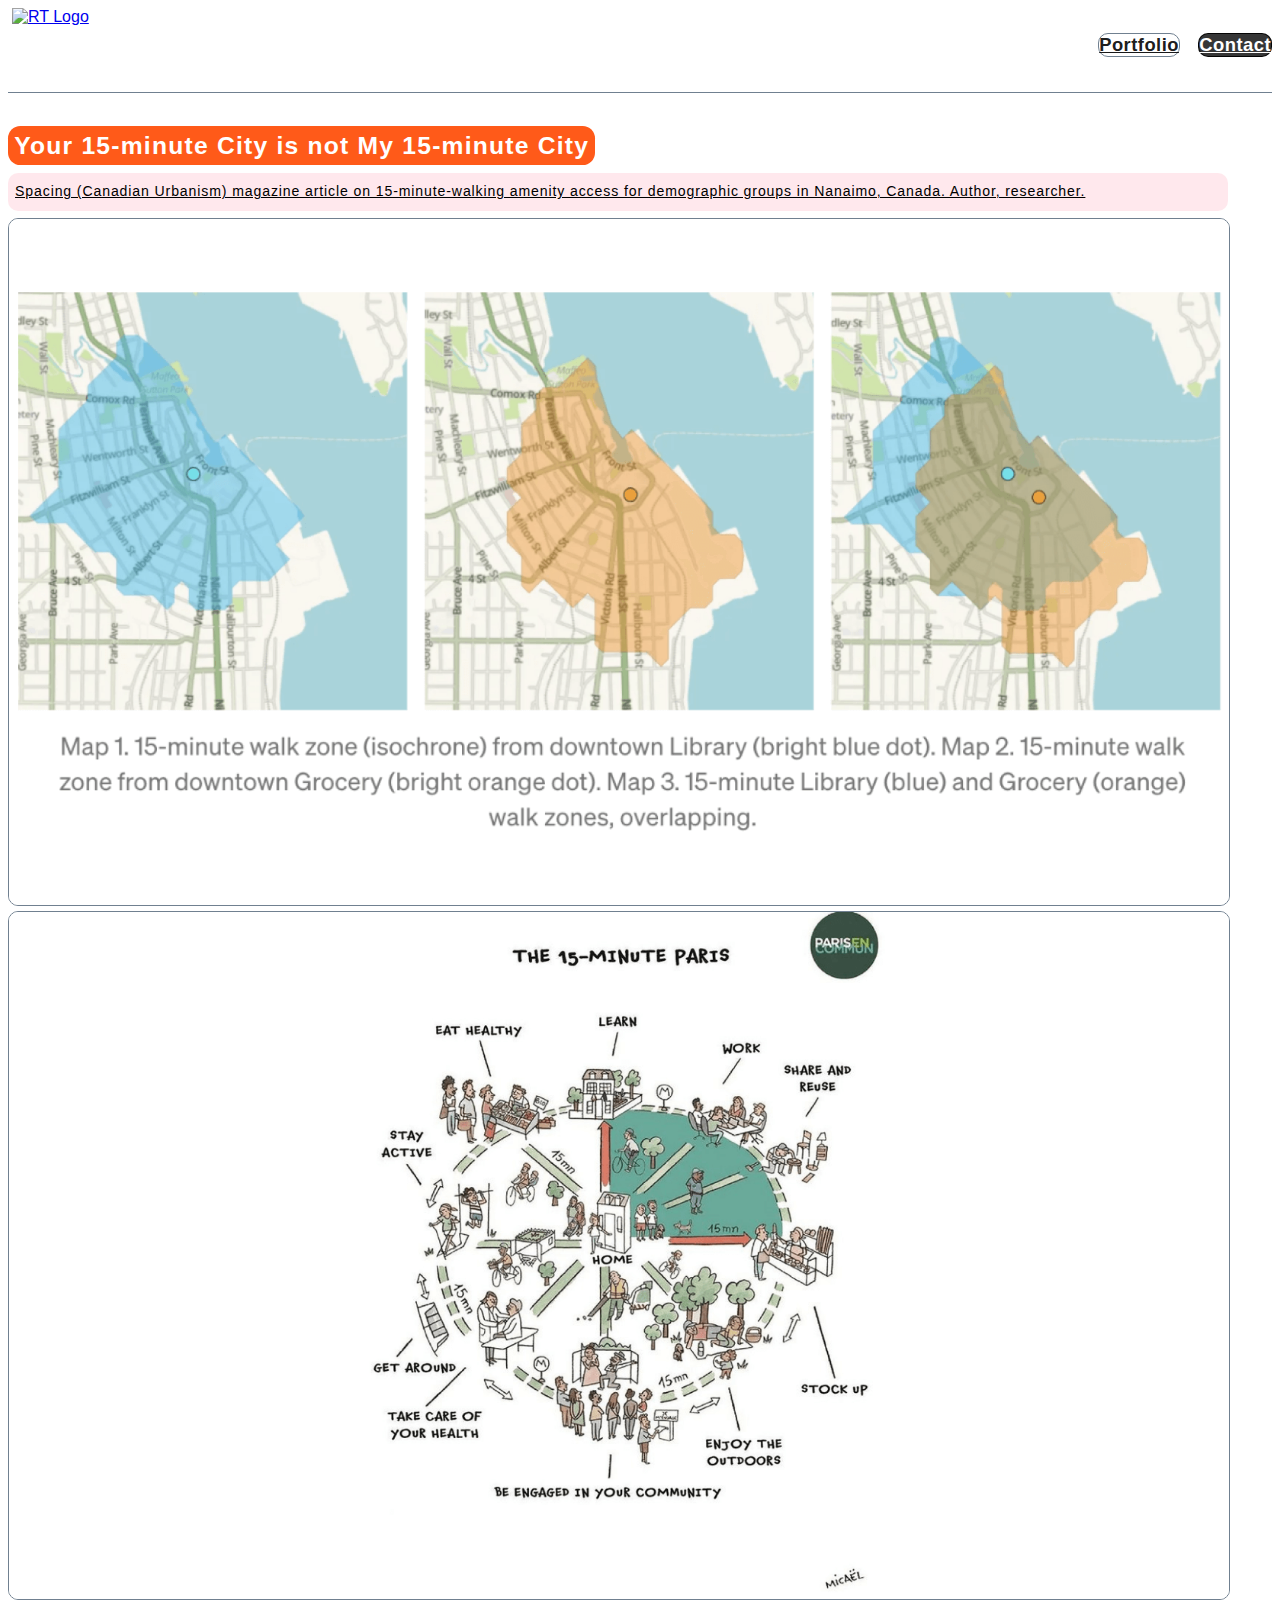
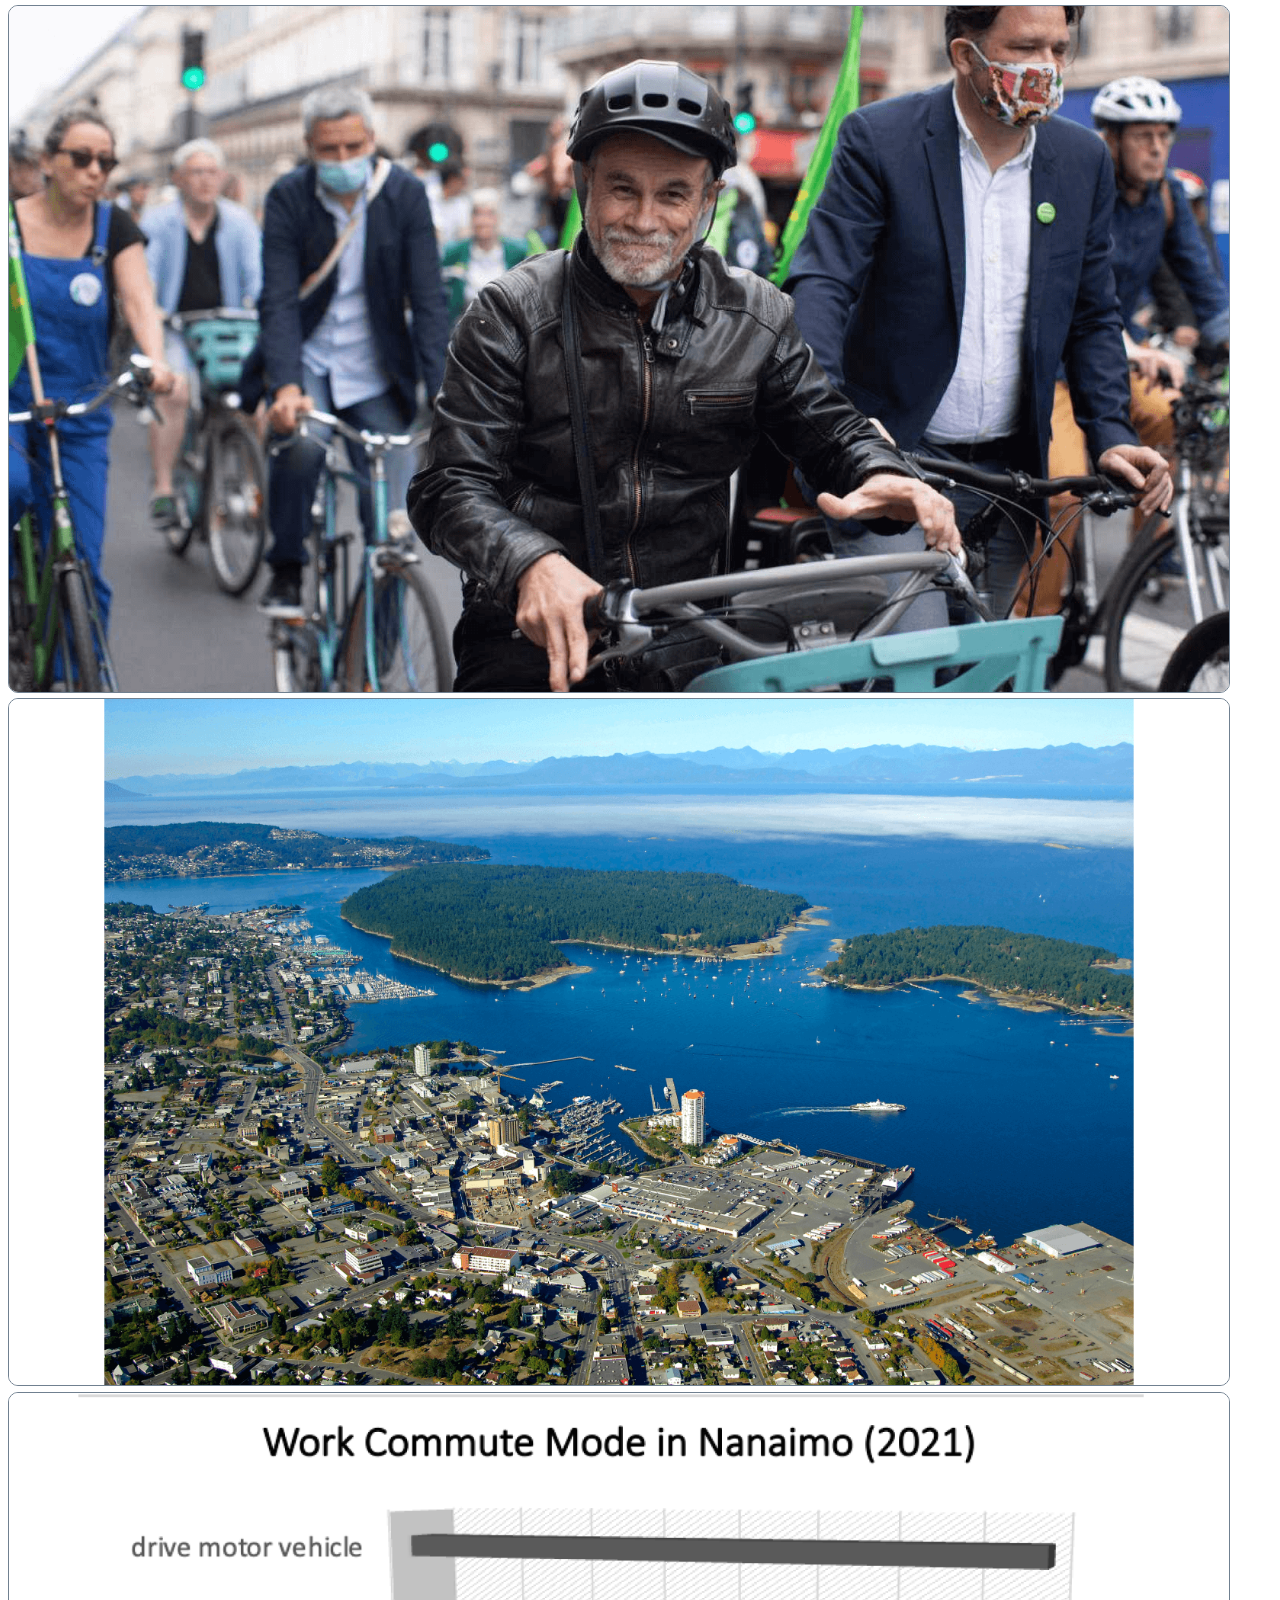
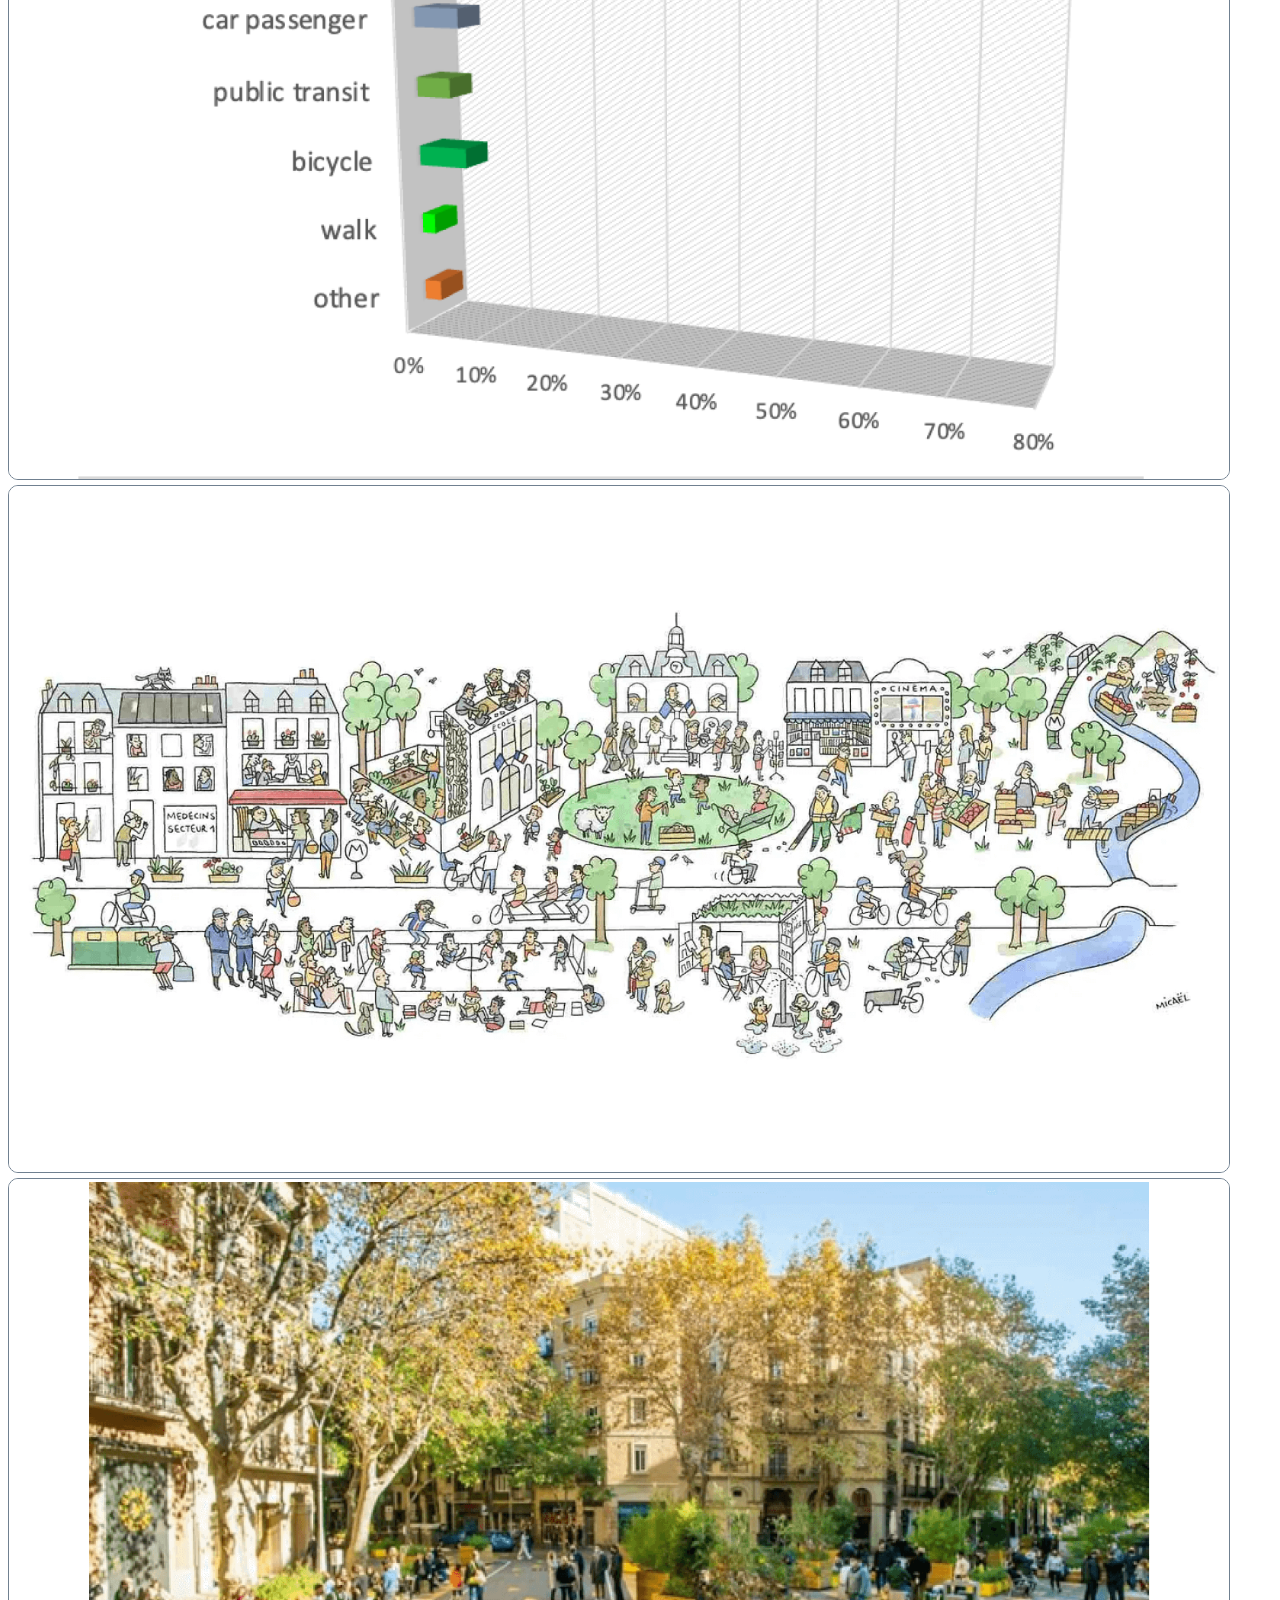
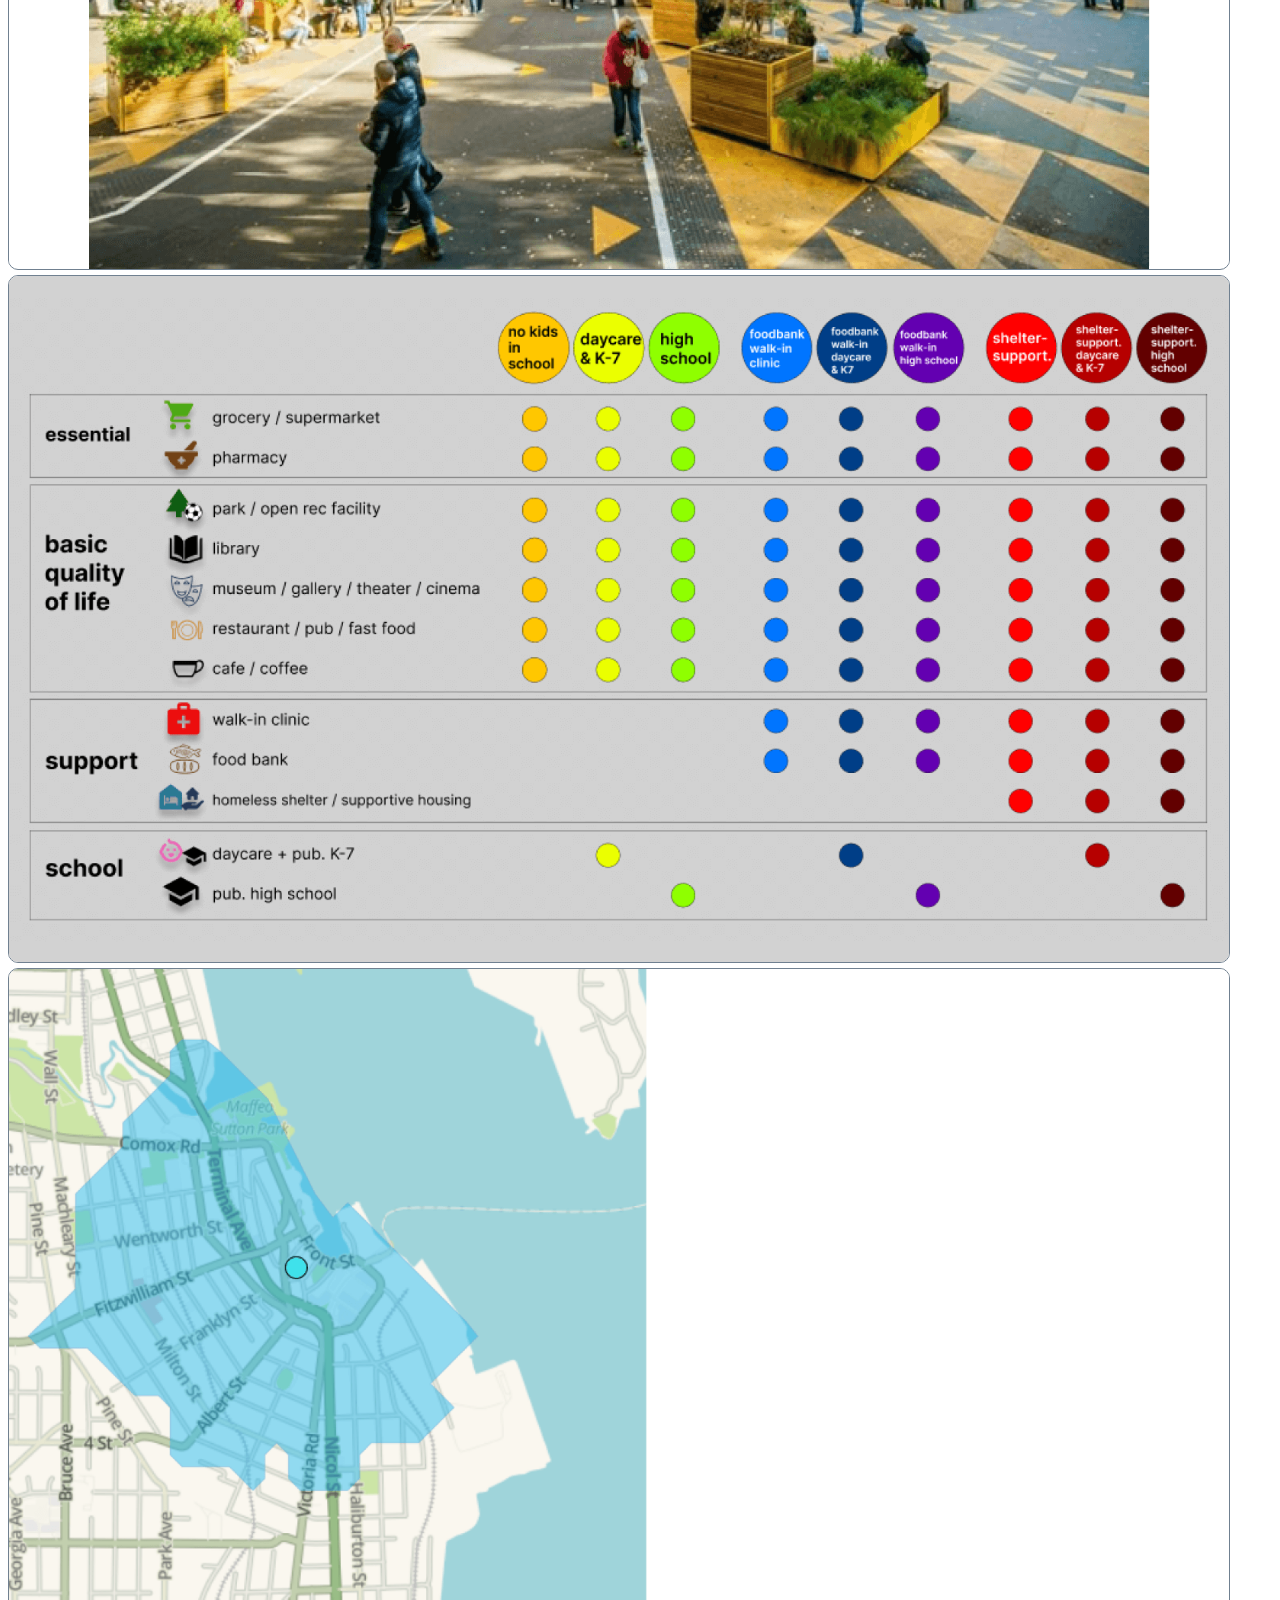
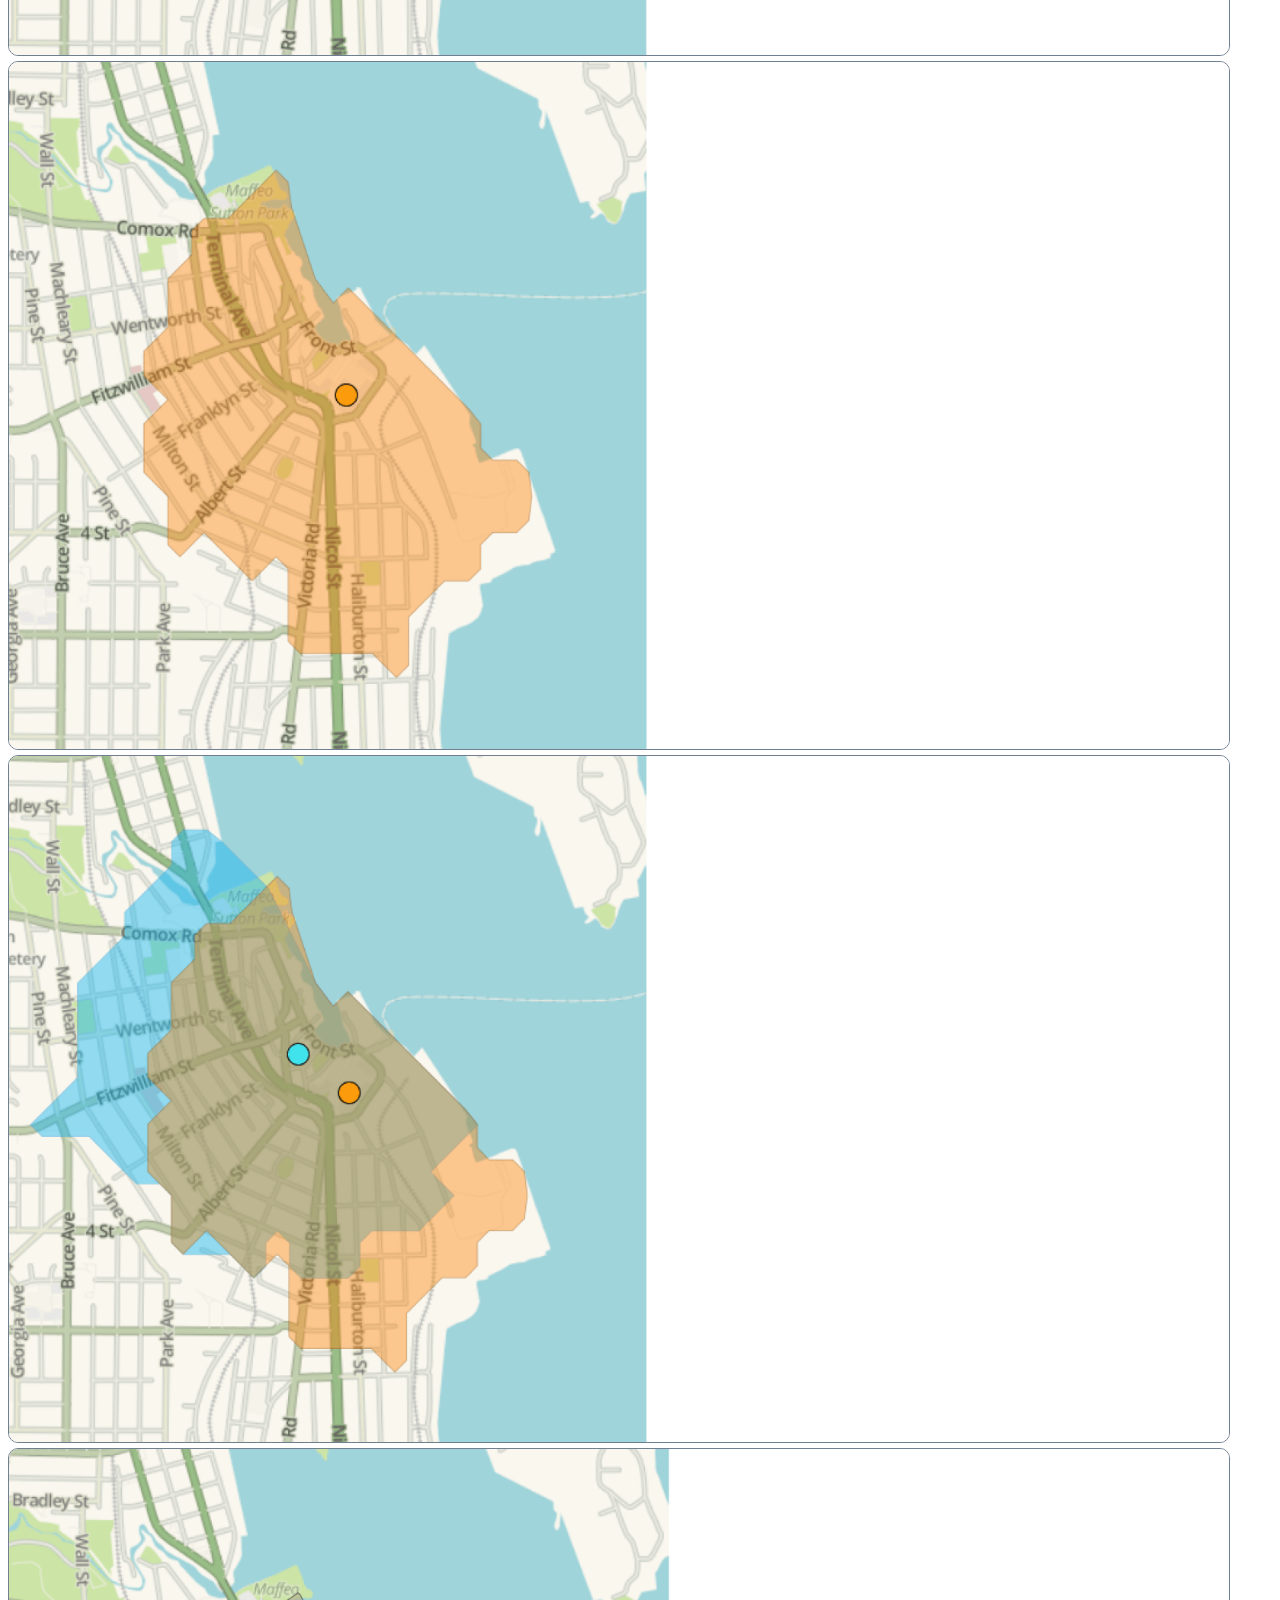
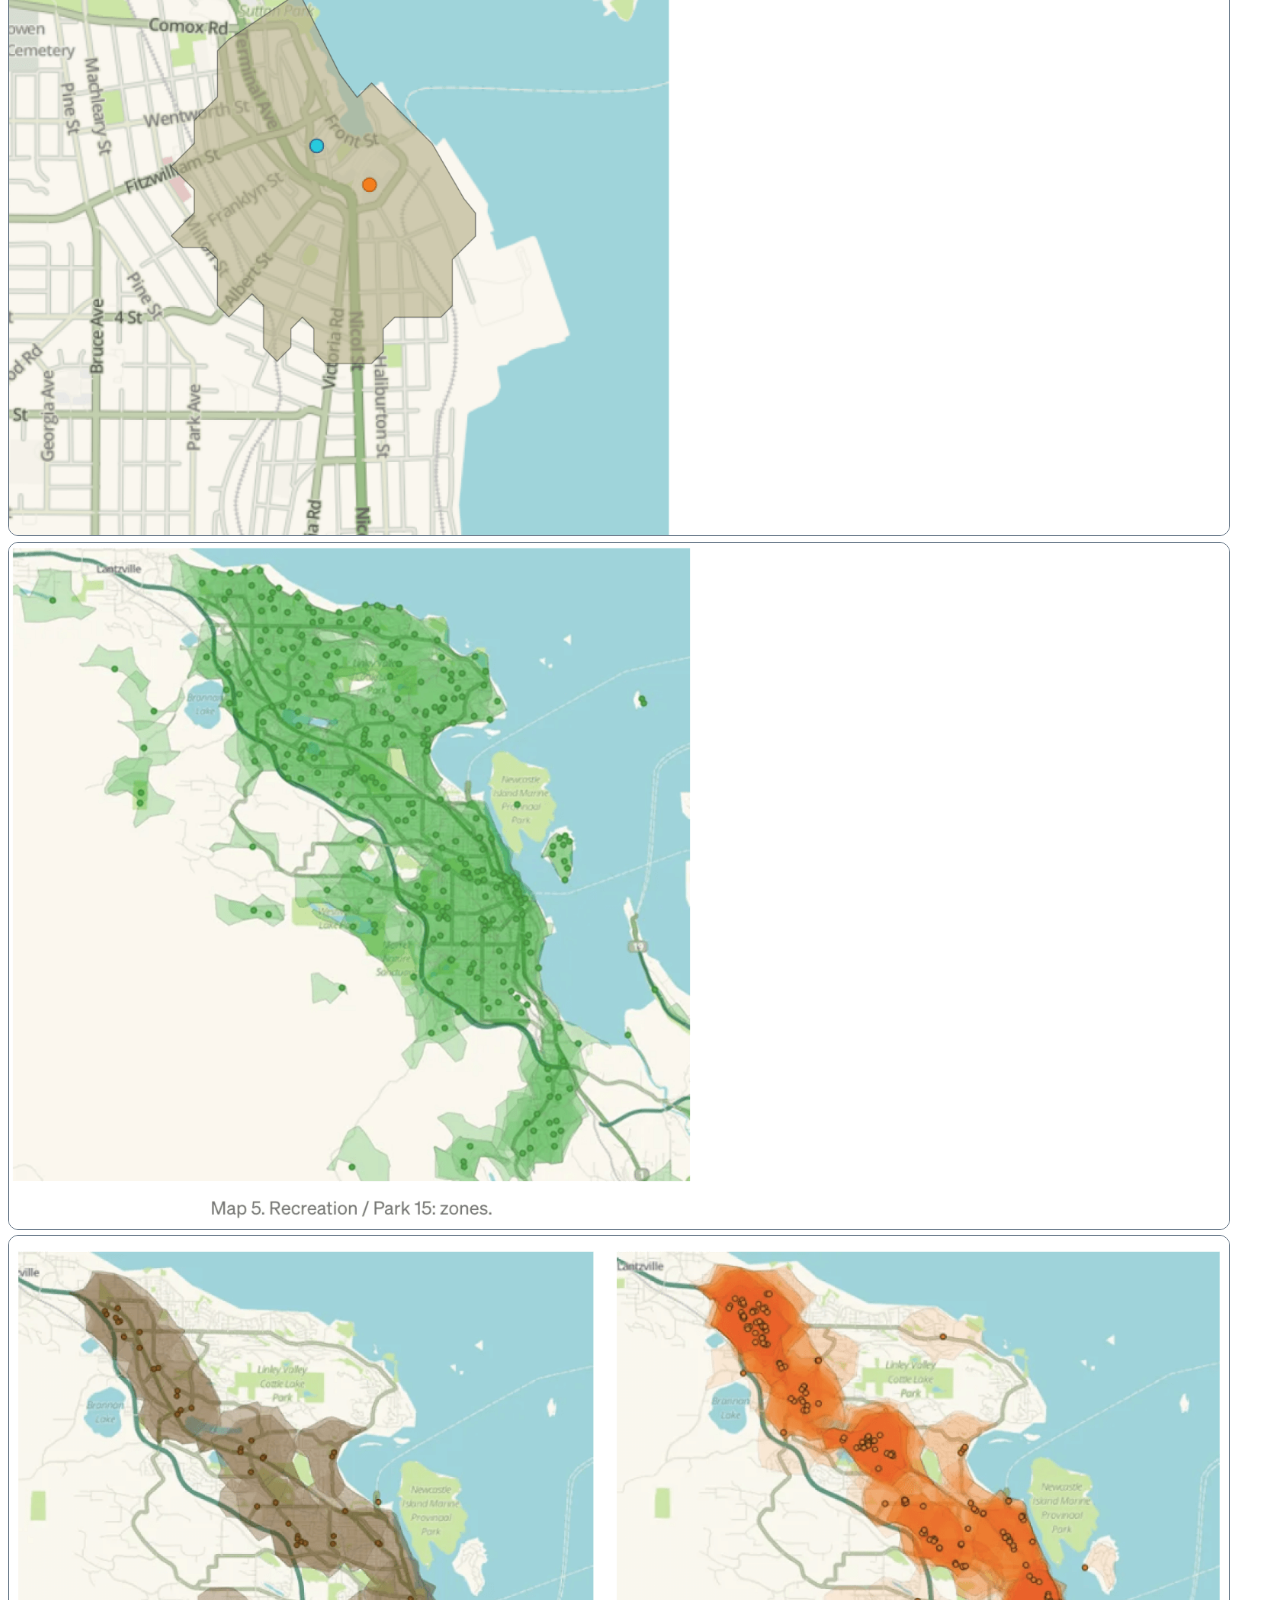
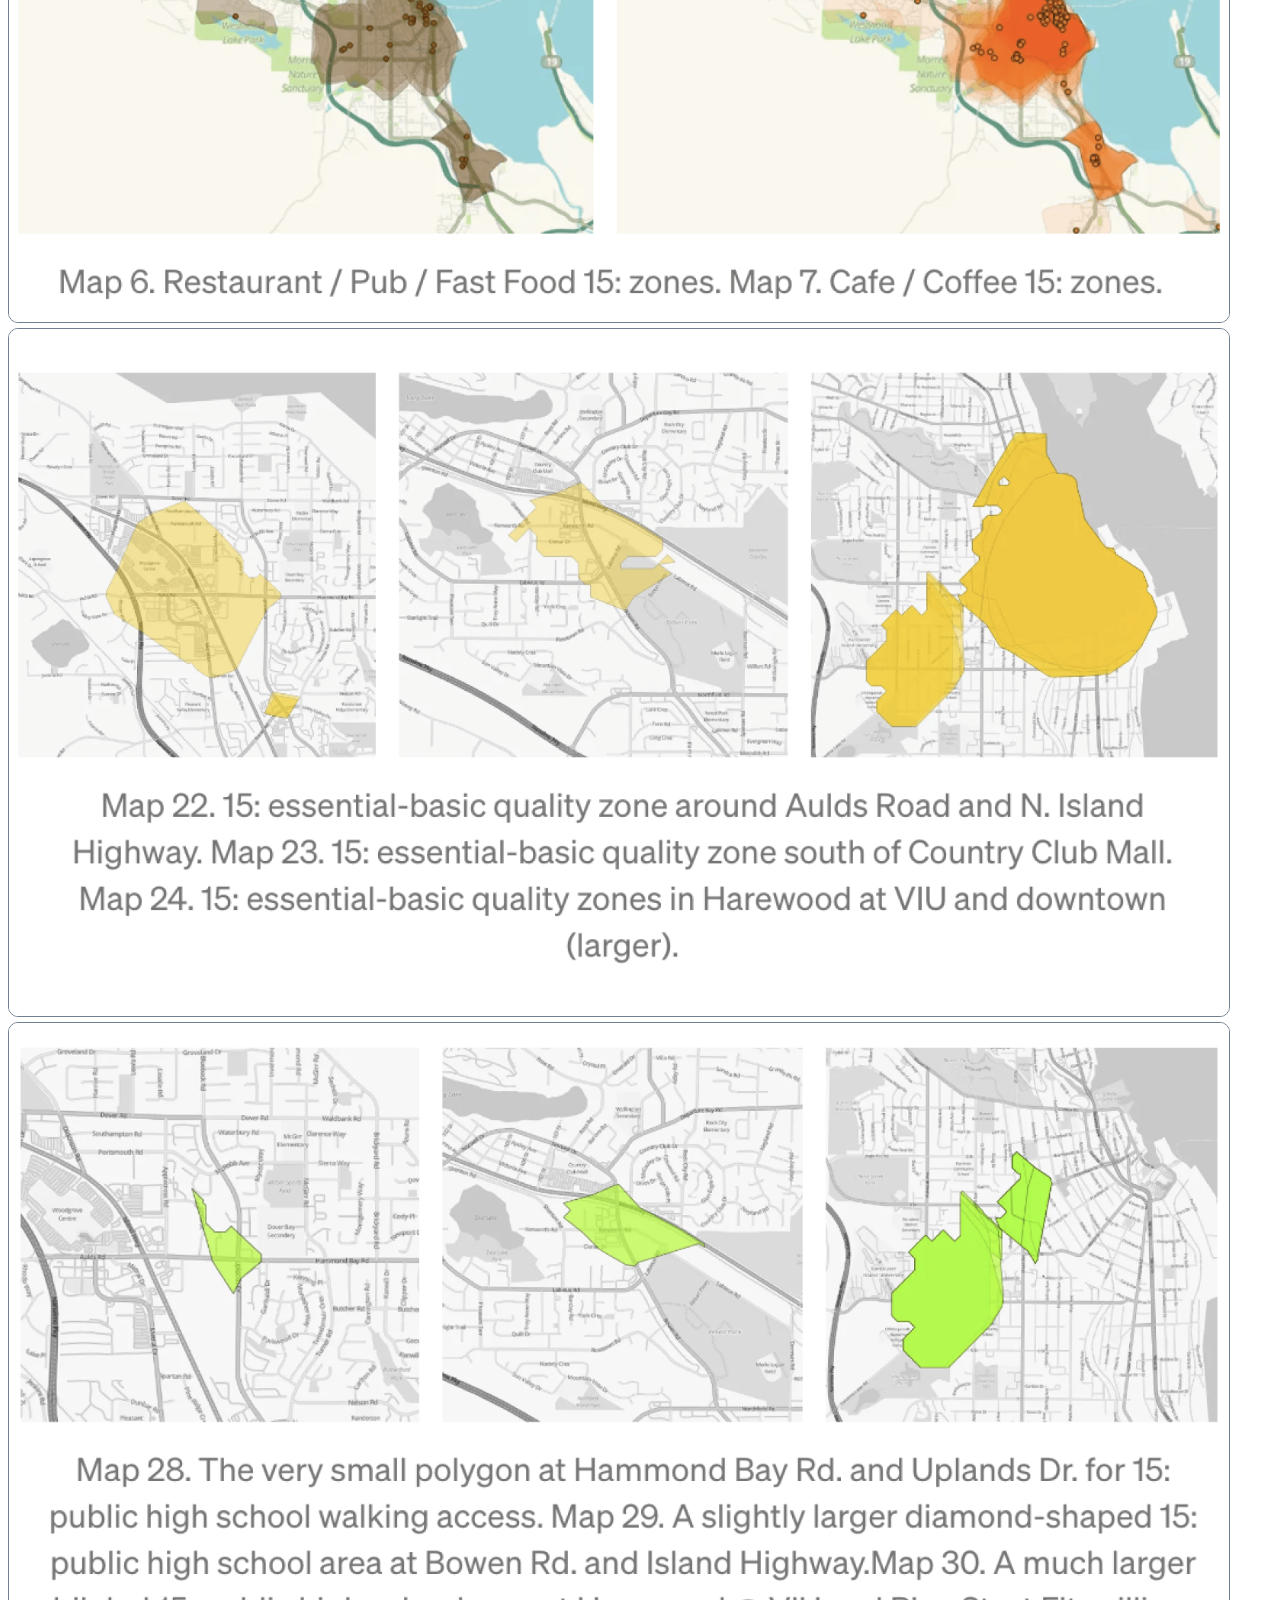
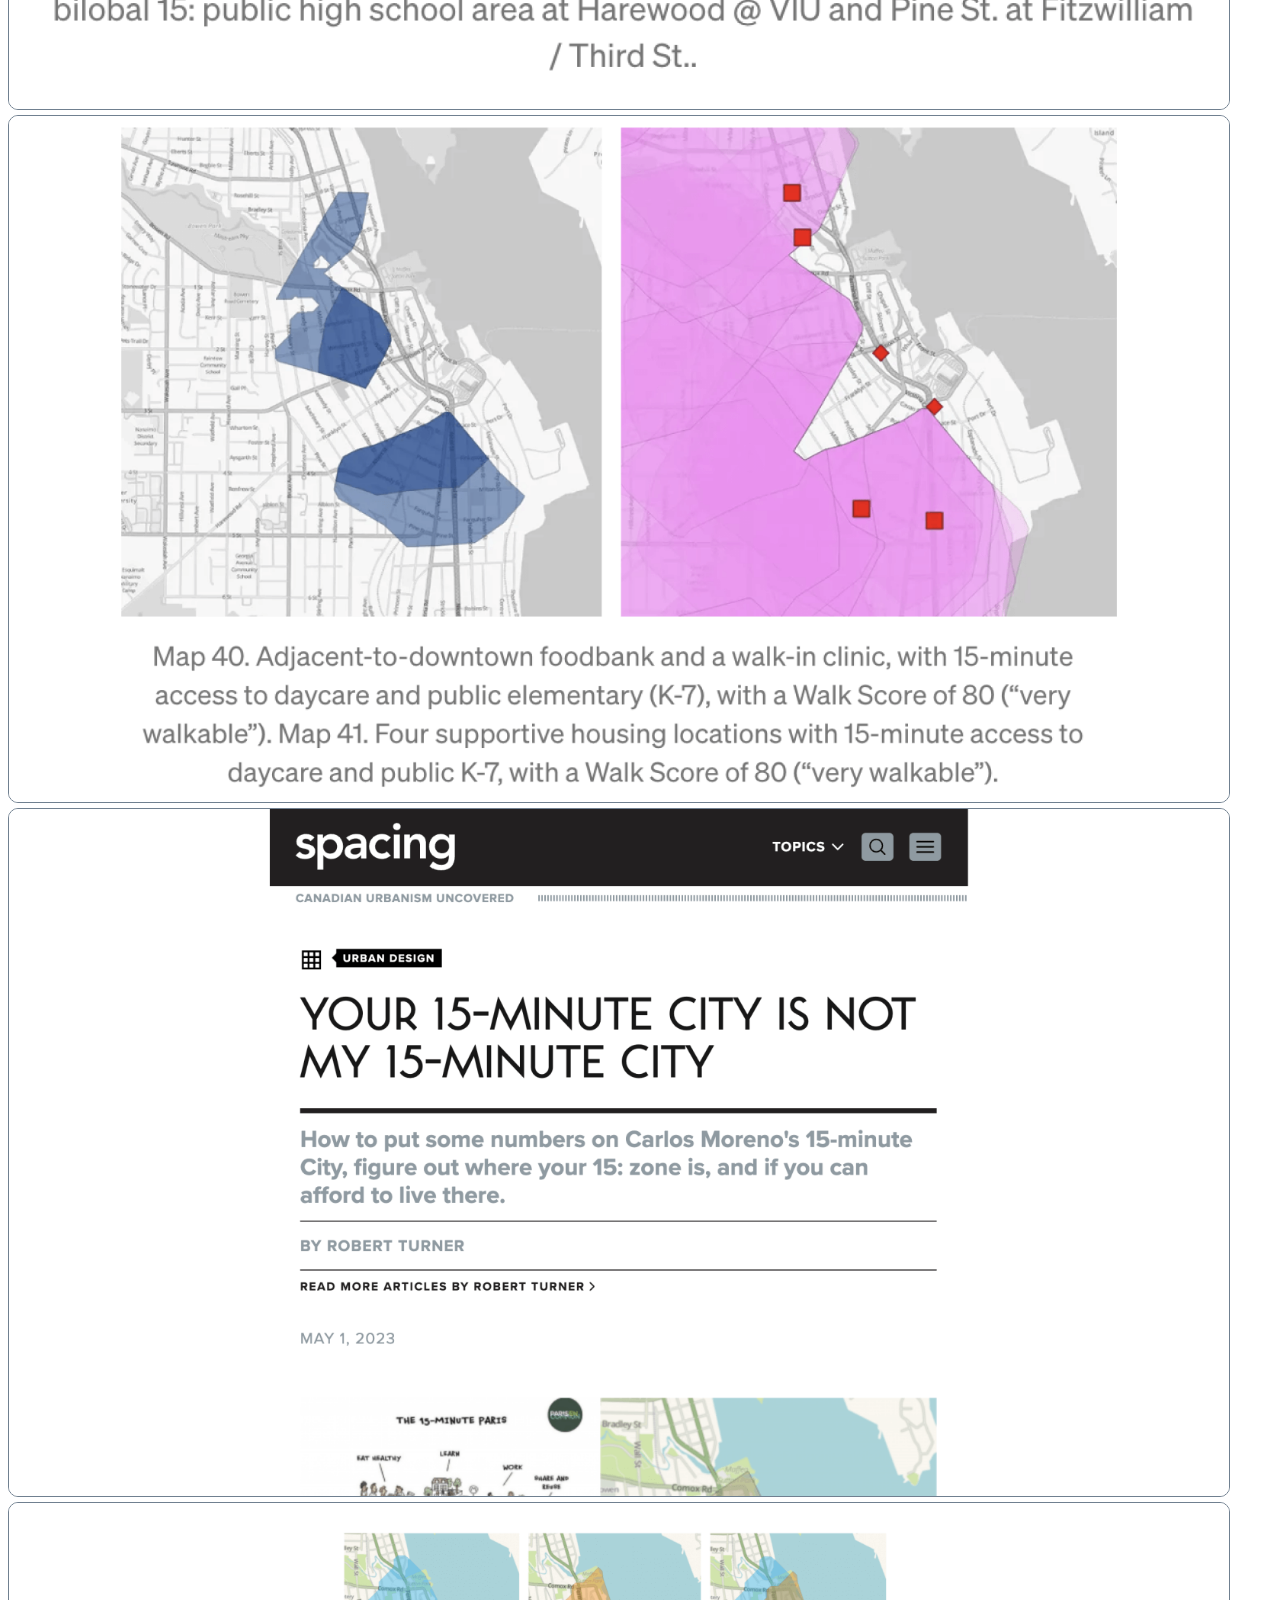
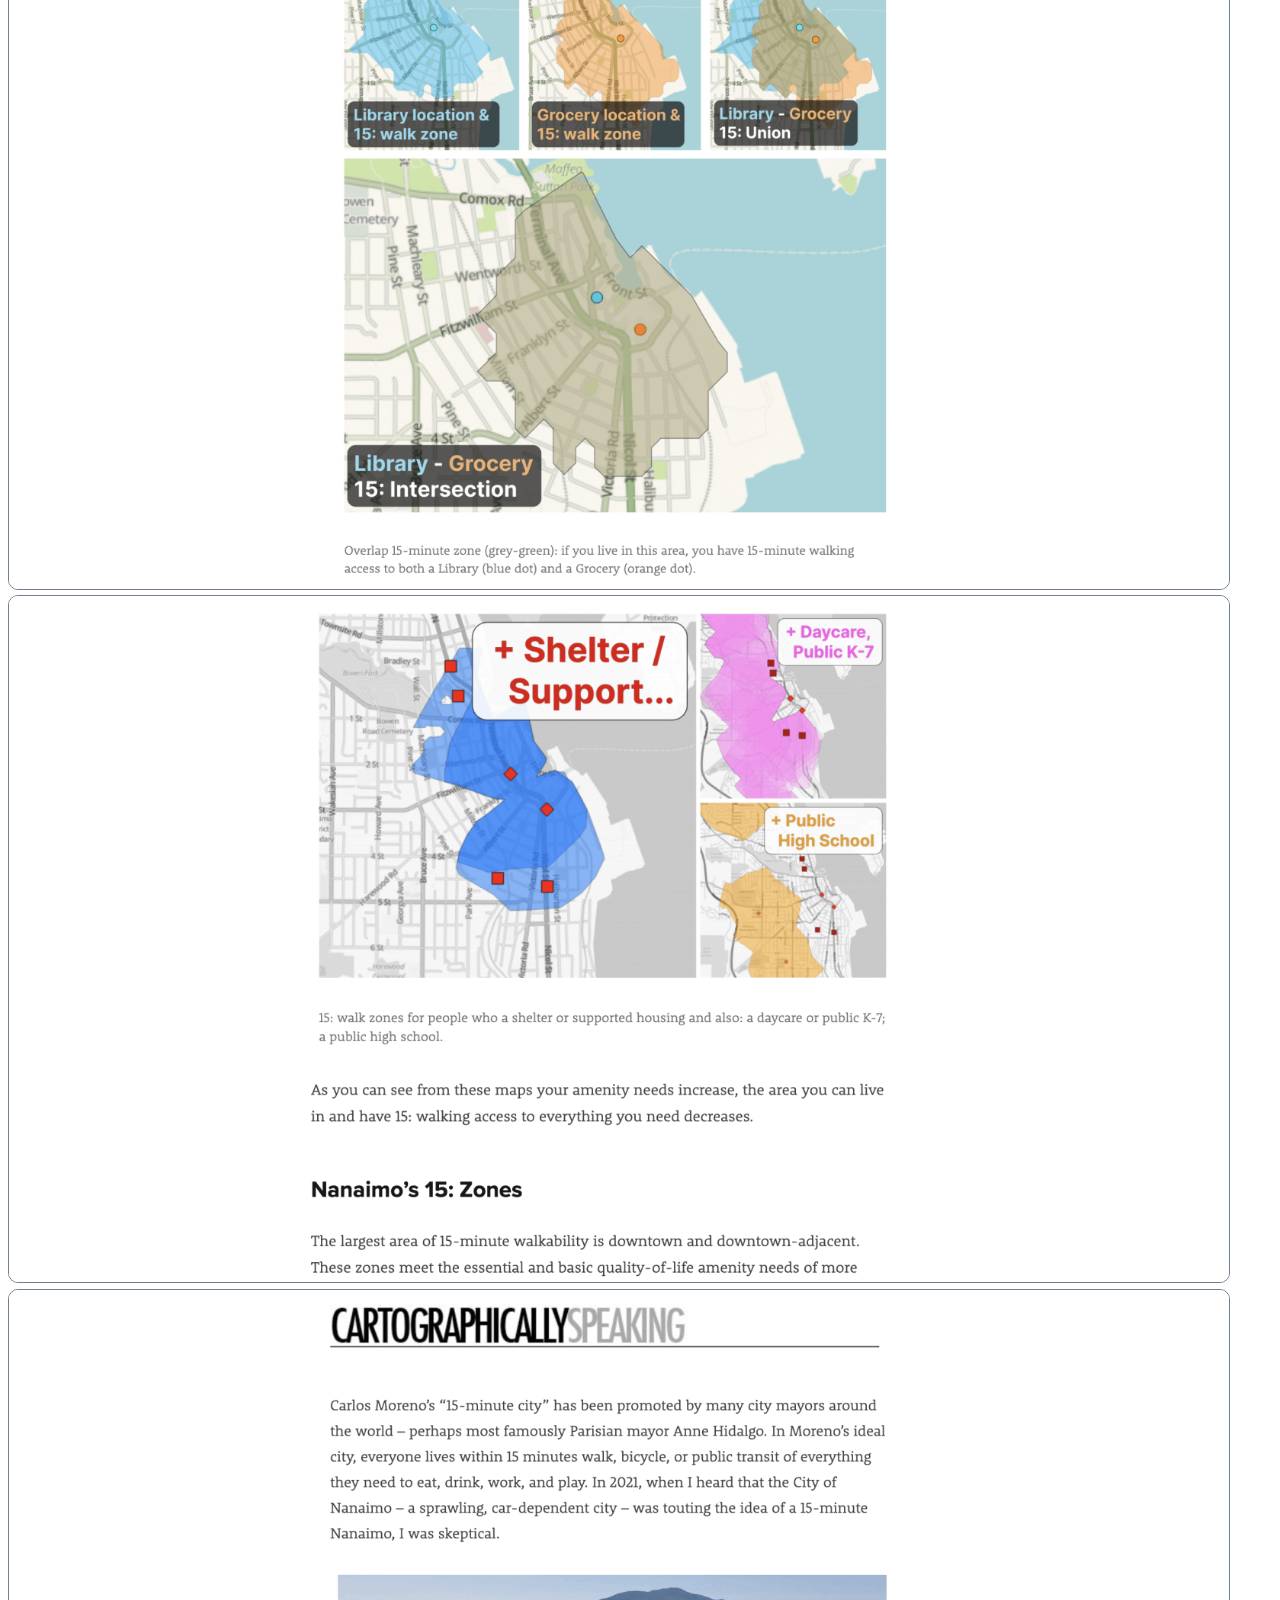
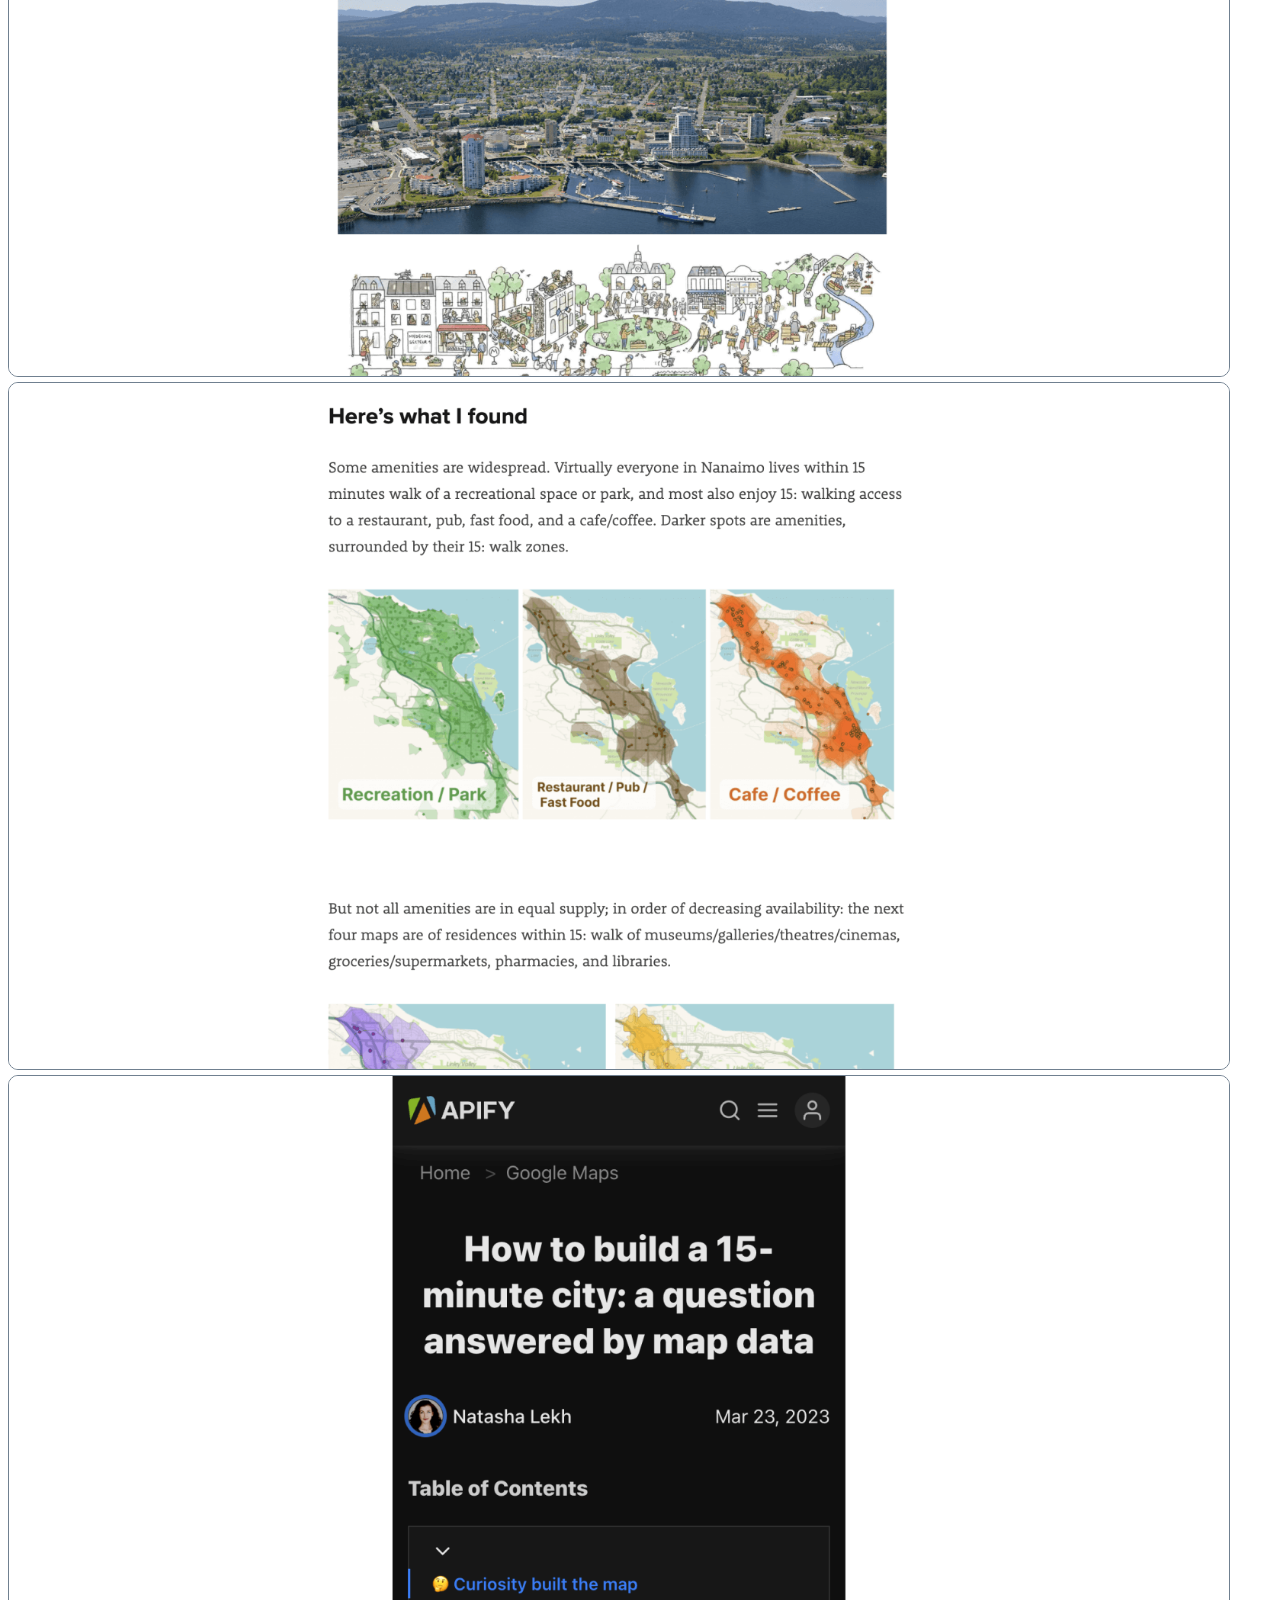
==== 15mincity.html @ e920fe7b "Update 15mincity.html" ====
<!DOCTYPE html>
<html>

<head>
    <meta charset="utf-8">
    <meta name="viewport" content="width=device-width, initial-scale=1, shrink-to-fit=no">

    <!-- bootstrap JS, Popper.js, and jQuery -->
    <script src="https://code.jquery.com/jquery-3.5.1.slim.min.js"
        integrity="sha384-DfXdz2htPH0lsSSs5nCTpuj/zy4C+OGpamoFVy38MVBnE+IbbVYUew+OrCXaRkfj" crossorigin="anonymous">
        </script>
    <script src="https://cdn.jsdelivr.net/npm/popper.js@1.16.0/dist/umd/popper.min.js"
        integrity="sha384-Q6E9RHvbIyZFJoft+2mJbHaEWldlvI9IOYy5n3zV9zzTtmI3UksdQRVvoxMfooAo" crossorigin="anonymous">
        </script>
    <script src="https://stackpath.bootstrapcdn.com/bootstrap/4.5.0/js/bootstrap.min.js"
        integrity="sha384-OgVRvuATP1z7JjHLkuOU7Xw704+h835Lr+6QL9UvYjZE3Ipu6Tp75j7Bh/kR0JKI" crossorigin="anonymous">
        </script>
    <!-- Google tag (gtag.js) -->
    <script async src="https://www.googletagmanager.com/gtag/js?id=G-83D8HHVKZF"></script>
    <script>
        window.dataLayer = window.dataLayer || [];
        function gtag() { dataLayer.push(arguments); }
        gtag('js', new Date());

        gtag('config', 'G-83D8HHVKZF');
    </script>
    <!-- bootstrap CSS -->
    <link rel="stylesheet" href="https://stackpath.bootstrapcdn.com/bootstrap/4.5.0/css/bootstrap.min.css"
        integrity="sha384-9aIt2nRpC12Uk9gS9baDl411NQApFmC26EwAOH8WgZl5MYYxFfc+NcPb1dKGj7Sk" crossorigin="anonymous">
    <script src="https://stackpath.bootstrapcdn.com/bootstrap/4.5.0/js/bootstrap.min.js"
        integrity="sha384-OgVRvuATP1z7JjHLkuOU7Xw704+h835Lr+6QL9UvYjZE3Ipu6Tp75j7Bh/kR0JKI" crossorigin="anonymous">
        </script>

    <link rel="stylesheet" href="https://use.fontawesome.com/releases/v5.8.1/css/all.css"
        integrity="sha384-50oBUHEmvpQ+1lW4y57PTFmhCaXp0ML5d60M1M7uh1+nqUivzIebhndOJK28anvf" crossorigin="anonymous">
    <link rel="shortcut icon" type="image/png" href="RT-social-2.png">
    <link rel="stylesheet" type="text/css" href="index.css">

    <title>Robert Turner</title>
</head>

<body>
    <div class="container-fluid">
        <div class="row">
            <div class="col-xl-1"></div>
            <div class="col-xs-12 col-xl-10">
                <nav class="navbar-expand">
                    <a href="https://robertturner.co/copyedit"><img id="kub" alt="RT Logo"
                            src="RToutlineGrey-pinkC.png"></a>
                    <ul class="navbar-nav" id="ul">
                        <li>
                            <h3 class="nav-link" id="nav"><a href="#complete-portfolio"
                                    style="color:rgba(0, 0, 0, 0.90) !important">Portfolio</a></h3>
                        </li>
                        <!--<li class="nav-item">
                            <h3 class="nav-link" id="nav"><a target="_blank"
                                    href="https://robertturner.co/copyedit/allwork"
                                    style="color:rgba(0, 0, 0, 0.90) !important">All Work</a></h3>
                        </li>-->
                        <li>
                            <h3 class="nav-link contact" id="nav"><a target="_blank" href="mailto:hello@robertturner.co"
                                    style="color:white !important">Contact</a></h3>
                        </li>
                    </ul>
                </nav>
                <br>
            </div>
            <div class="col-xl-1"></div>
        </div>
    </div>

    <div class="container-fluid">
        <div class="row">
            <div class="col-xl-1"></div>
            <div class="col-12 col-xl-10">
                <div class="row" id="test">
                    <div class="col-lg-6 left" id="outer">
                        <div class="row">
                            <h1>
                                <a id="border-black-superlinked">Your 15-minute City is not My 15-minute City</a>
                                <br>
                            </h1>
                        </div>
                        <div class="row" id="cutline">
                            <a style="color: black !important;"
                                href="https://spacing.ca/vancouver/2023/05/01/your-15-minute-city-is-not-my-15-minute-city/"
                                target="_blank">Spacing (Canadian Urbanism) magazine article on 15-minute-walking
                                amenity access for demographic groups in Nanaimo, Canada. Author, researcher.</a>
                        </div>
                        <div id="carouselExample" data-ride="carousel" data-interval="2500">
                            <div class="carousel-inner">
                                <div class="carousel-item active">
                                    <img class="" src="15-min-isochrones.png" alt="">
                                </div>
                                <div class="carousel-item">
                                    <img class="" src="Figure1.png" alt="">
                                </div>
                                <div class="carousel-item">
                                    <img class="" src="carlos-source-rtve.png" alt="">
                                </div>
                                <div class="carousel-item">
                                    <img class="" src="nanaimoHarbor.png" alt="">
                                </div>
                                <div class="carousel-item">
                                    <img class="" src="Figure2.png" alt="">
                                </div>
                                <div class="carousel-item">
                                    <img class="" src="ville-du-15.png" alt="">
                                </div>
                                <div class="carousel-item">
                                    <img class="" src="barcelonaSuperblocks.png" alt="">
                                </div>
                                <div class="carousel-item">
                                    <img class="" src="Figure3.png" alt="">
                                </div>
                                <div class="carousel-item">
                                    <img class="" src="Map1.png" alt="">
                                </div>
                                <div class="carousel-item">
                                    <img class="" src="Map2.png" alt="">
                                </div>
                                <div class="carousel-item">
                                    <img class="" src="Map3.png" alt="">
                                </div>
                                <div class="carousel-item">
                                    <img class="" src="Map4.png" alt="">
                                </div>
                                <div class="carousel-item">
                                    <img class="" src="map5.png" alt="">
                                </div>
                                <div class="carousel-item">
                                    <img class="" src="map6-7.png" alt="">
                                </div>
                                <div class="carousel-item">
                                    <img class="" src="map22-24.png" alt="">
                                </div>
                                <div class="carousel-item">
                                    <img class="" src="map28-30.png" alt="">
                                </div>
                                <div class="carousel-item">
                                    <img class="" src="map40-41.png" alt="">
                                </div>
                                <div class="carousel-item">
                                    <img class="" src="spacing-15.png" alt="">
                                </div>
                                <div class="carousel-item">
                                    <img class="" src="spacing-15-2.png" alt="">
                                </div>
                                <div class="carousel-item">
                                    <img class="" src="spacing-15-3.png" alt="">
                                </div>
                                <div class="carousel-item">
                                    <img class="" src="spacing-15-4.png" alt="">
                                </div>
                                <div class="carousel-item">
                                    <img class="" src="spacing-15-5.png" alt="">
                                </div>
                                <div class="carousel-item">
                                    <img class="" src="apify15-1.png" alt="">
                                </div>
                                <div class="carousel-item">
                                    <img class="" src="apify15-2.png" alt="">
                                </div>
                                <div class="carousel-item">
                                    <img class="" src="apify15-3.png" alt="">
                                </div>
                                <div class="carousel-item">
                                    <img class="" src="apify15-4.png" alt="">
                                </div>
                                <div class="carousel-item">
                                    <img class="" src="medium15.png" alt="">
                                </div>

                                <!-- Add more carousel items as needed -->
                            </div>

                            <!-- Controls -->
                            <!--
                            <a class="carousel-control-prev" href="#carouselExample" role="button" data-slide="prev">
                                <span class="carousel-control-prev-icon" aria-hidden="true"></span>
                                <span class="sr-only">Previous</span>
                            </a>
                            <a class="carousel-control-next" href="#carouselExample" role="button" data-slide="next">
                                <span class="carousel-control-next-icon" aria-hidden="true"></span>
                                <span class="sr-only">Next</span>
                            </a>
                            -->
                        </div>
                    </div>
                    <div class="col-lg-6 " id="outer">
                        <div id="space">
                            <h3><a id="border-black">Task</a></h3>
                            <div id="quoteBlock">
                                Carlos Moreno's “15-minute city” has been promoted globally – perhaps most famously by
                                Parisian mayor Anne Hidalgo. When the sprawling, car-dependent City of Nanaimo began
                                touting its 15-minute aspirations, I wondered if I could evaluate - in real numbers - how close or far a city is from approximating Moreno’s model. It seemed obvious
                                that a city with Walk, Bike, and Public Transit Scores in the mid-30s could not possibly
                                be a 15-minute city overall. But what about certain city districts? Were some neighborhoods
                                more car-dependent than others? And if they were, could this be changed?
                            </div>

                            <h3><a id="border-black">Process</a></h3>
                            <div id="quoteBlock">
                                How to capture where a 15-minute city in fact exists? What essential and basic quality of life amenities make a 15-minute city at a minimum? Different people need different things – school, walk-in clinic, foodbank, supported housing, shelters, and so on; to have 15-minute walking access to everything they need, they have to live in different places. So I worked backwards from group-specific need-baskets - 1. scrape for amenity locations, 2. map 15-minute walking isochrone zones around those locations, 3. find amenity isochrone overlaps for amenity baskets / groups.<br>
                                I based my “essential” amenities (shelter, medical care, grocery, and pharmacy) and “basic quality of life” amenities (recreational space, library, museum / gallery / theater / cinema, restaurant / pub, and cafe / coffee) on a Canada gov doc, geolocated them with Apify google maps scraper, mapped and isochrone-zoned using QGIS, and remapped in ArcGIS to overlay amenity 15: zones on median income household data and population density.
                            </div>
                            <h3><a id="border-black">Results</a></h3>
                            <div id="quoteBlock">Article in Spacing:Vancouver.<br>
                                <div id="quoteBlock"><a style="color: black !important;"
                                        href="https://spacing.ca/vancouver/2023/05/01/your-15-minute-city-is-not-my-15-minute-city/"
                                        target="_blank">Your
                                        15-minute City is Not My 15-minute City</a>
                                </div>
                            </div>
                            <div id="quoteBlock">
                                Picked up by Apify as a premium example of academic and urban planning research using
                                Apify
                                web scraping.<br>
                                <div id="quoteBlock"><a style="color: black !important; font-style: normal;"
                                        href="https://blog.apify.com/google-maps-data-15-minute-city/">How to Build a
                                        15-minute
                                        City</a>
                                </div>
                            </div>
                        </div>
                        <br>
                    </div>
                </div>
            </div>
            <div class="col-xl-1"></div>
        </div>
    </div>


    <div class="container-fluid">
        <div class="row">
            <div class="col-xl-1"></div>
            <div class="col-12 col-xl-10" id="complete-portfolio">
                <br><br>
                <h1>
                    <br><a style="background-color:#4800ff95" id="border-black">Portfolio</a>
                    <br>
                    <br>
                </h1>
                <div class="row" id="test">
                    <div class="col-lg-2 col-sm-3 col-5" id="outer">
                        <div class="row">
                            <a style="text-decoration: none; color: inherit;" href="https://robertturner.co/copyedit/vectorhub.html"><img id="portfolio"
                                    src="vH-home-wide.png"></a>
                        </div>
                        <div class="row" id="cutline-pf">
                            <a id="pf-title" style="text-decoration: none; color: inherit;" href="https://robertturner.co/copyedit/vectorhub.html">VectorHub</a>
                            Articles dedicated to turning data into vectors, untapping valuable, latent
                            insights. Editor, all content.
                        </div>
                    </div>
                    &nbsp;&nbsp;
                    <div class="col-lg-2 col-sm-3 col-5" id="outer">
                        <div class="row">
                            <a style="text-decoration: none; color: inherit;" href="https://robertturner.co/copyedit/superlinked.html"><img id="portfolio"
                                    src="setup-superlinkedEntre.png"></a>
                        </div>
                        <div class="row" id="cutline-pf">
                            <a id="pf-title"  style="text-decoration: none; color: inherit;" href="https://robertturner.co/copyedit/superlinked.html">Superlinked Case Study</a>
                            Technical infrastructure demo, for prospective client communications. Author, PM.
                        </div>
                    </div>
                    &nbsp;&nbsp;
                    <div class="col-lg-2 col-sm-3 col-5" id="outer">
                        <div class="row">
                            <a style="text-decoration: none; color: inherit;" href="https://robertturner.co/copyedit/pythondev.html"><img id="portfolio"
                                    src="pythonDev-hero.jpg"></a>
                        </div>
                        <div class="row" id="cutline-pf">
                            <a id="pf-title" style="text-decoration: none; color: inherit;" href="https://robertturner.co/copyedit/pythondev.html">Python Dev Salaries</a>
                            Definitive, SEO discussion, with original analysis of the
                            most authoritative available sources. Author, researcher.
                        </div>
                    </div>
                    &nbsp;&nbsp;
                    <div class="col-lg-2 col-sm-3 col-5" id="outer">
                        <div class="row">
                            <a style="text-decoration: none; color: inherit;" href="https://robertturner.co/copyedit/24px.html"><img id="mooncats"
                                    src="mooncats-square.png"></a>
                        </div>
                        <div class="row" id="cutline-pf">
                            <a id="pf-title"  style="text-decoration: none; color: inherit;" href="https://robertturner.co/copyedit/24px.html">24pxRocks</a>
                            <a style="text-decoration: none; color: inherit;" href="https://robertturner.co/copyedit/24px.html">Historically informed, whimsical storefront copy for NFT artwork. Author.</a>
                        </div>
                    </div>
                    &nbsp;&nbsp;
                    <div class="col-lg-2 col-sm-3 col-5" id="outer">
                        <div class="row">
                            <a style="text-decoration: none; color: inherit;" href="https://robertturner.co/copyedit/15mincity.html"><img id="portfolio"
                                    src="15minute-map3-square.jpg"></a>
                        </div>
                        <div class="row" id="cutline-pf">
                            <a id="pf-title" style="text-decoration: none; color: inherit;" href="https://robertturner.co/copyedit/15mincity.html">15-minute City Article (Spacing: Vancouver)</a>
                            <a style="text-decoration: none; color: inherit;" href="https://robertturner.co/copyedit/15mincity.html">Analysis of walking amenity access for demographic groups in Nanaimo, Canada. Author, researcher.</a>
                        </div>
                    </div>
                    &nbsp;&nbsp;
                    <div class="col-lg-2 col-sm-3 col-5" id="outer">
                        <div class="row">
                            <a style="text-decoration: none; color: inherit;" href="https://robertturner.co/copyedit/obfuscation.html"><img id="mooncats"
                                    src="obfuscation-square.png">
                            </a>
                        </div>
                        <div class="row" id="cutline-pf">
                            <a id="pf-title" style="text-decoration: none; color: inherit;" href="https://robertturner.co/copyedit/obfuscation.html">Recent research update</a>
                            <a style="text-decoration: none; color: inherit;" href="https://robertturner.co/copyedit/obfuscation.html">Machine learning fraud detection algorithms for Ekata Internal Newsletter. Editor.</a>
                        </div>
                    </div>
                </div>
                <br><br>
            </div>
            <div class="col-xl-1"></div>
        </div>
    </div>


    <div class="container-fluid" id="footer">
        <div class="row">
            <div class="col-xs-0 col-xl-1"></div>
            <div class="col-xs-12 col-xl-10">
                <div class="row footer">
                    <a id="footerKub" href="https://robertturner.co/copyedit">
                        <img id="kubFoot" alt="RT Logo" src="RT-white-thick.png">
                    </a>
                    <ul id="ul-footer">
                        <li><a class="footerText">
                                <a id="footerLink" style="color: lightgray !important;"
                                    href="#complete-portfolio">Portfolio</a>
                            </a>
                        </li>
                        <li class="footerText">
                            <a id="footerLink" target="_blank" href="mailto:hello@robertturner.co"
                                style="border: none; background-color: rgba(0, 0, 0, 0.6); color:lightgray !important">hello@robertturner.co</a>
                        </li>
                    </ul>
                </div>
            </div>
            <div class="col-xs-0 col-xl-1"></div>
        </div>
    </div>

</body>

</html>
---- index.css ----
/* {
    border: solid black .01px;
}*/


body {
    font-family:'Lucida Sans', 'Lucida Sans Regular', 'Lucida Grande', 'Lucida Sans Unicode', Geneva, Verdana, sans-serif;
    position: relative;
    color: slategrey;
}

.container-fluid {
    max-width: 100%;
}

.container-fluid,
.row,
.col,
[class*="col-"] {
    margin: 0;
    padding: 0;
}

h1 {
    font-size: 1.4em;
    font-weight: 800;
    letter-spacing: .05em;
    color: #FF006E;
}

#border-black-superlinked, 
#border-black {
    color: white;
    padding: .25em;
    background-color: #ff4800e6;
    border-radius: .5em;
}

.carousel-item img {
    border: solid .1px;
    border-radius: 10px;
}

h3 {
    font-size: 1.2em;
    font-weight: 800;
    letter-spacing: .025em;
}

img {
    width: 100%;
    height: auto;
}

#articleImg {
    border-radius: 15px;
    margin-bottom: 1em;
}

.col-xl-8,
.col-lg-7 {
    padding-left: 10em;
}

#headParis {
    width: 6em;
    border-radius: 10px;
}

/* nav */

#greetings,
#clients {
    color: slategrey;
}

#ul {
    display: flex;
    justify-content: flex-end;
}

.navbar-expand {
    display: flex;
    justify-content: space-between;
    margin: .5em 0;
    border-bottom: .05em solid slategrey;
}

#nav {
    margin-top: .5em;
    font-size: 1.15em;
}

.nav-link {
    margin-left: 1em;
    border: solid .1px;
    border-radius: 10px;
}

.nav-link.contact {
    border: solid .1px;
    border-radius: 10px;
    color: rgba(0, 0, 0, 0.90);
    background-color: rgba(0, 0, 0, 0.79);
}

/* nav */

#test,
#line,
#articleLine {
    font-size: 1.1em;
}

#articleLine,
#line,
#test {
    letter-spacing: .05em;
    line-height: 1.2em;
    margin-bottom: 1.25vh;
}

#line {
    padding-left: .5em;
}

#articleLine {
    padding-left: 1em;
}

.col-md-2,
.col-sm-3,
.col-5 {
    padding-bottom: .5em;
}

#portfolio,
#mooncats {
    border: solid .1px slategrey;
    border-bottom: none;
    border-radius: 10px 10px 0 0;
}

#outer {
    margin-bottom: .5em;
}

#logo {
border: solid .1px slategrey;
border-radius: 10px;
padding: .2em;
margin: .2em;
}


#logo:hover {
    cursor: pointer;
    transform: scale(1.03);
    transition:cubic-bezier(0.075, 0.82, 0.165, 1) 2.5s;
    background-color: lightblue;
}

#quoteBlock {
    padding: .5em;
    margin: 0 0 1em 0;
    /*border: solid .1px;*/
    border-radius: 10px;
    font-family:'Lucida Sans', 'Lucida Sans Regular', 'Lucida Grande', 'Lucida Sans Unicode', Geneva, Verdana, sans-serif;
    font-size: .8em;
    letter-spacing: .0em;
    color: black;
    background-color: rgba(255, 0, 60, 0.089);
}

#quote {
    font-style: italic;
    font-size: .9em;
}

#portfolio,
#mooncats
.nav-link {
    transition: all .5s ease-in-out;
}

.things:hover,
.nav-link:hover,
.footerText:hover {
    cursor: pointer;
    text-decoration: none;
    transform: scale(1.1);
    transition: all .5s ease-in-out;
}

#article-img {
    padding-right: 1em;
}

#bottom {
    padding-bottom: 10vh;
}

#footer {
    padding-top: 1em;
    background-color: lightslategray;
}

.footerText {
    line-height: 2.25em;
}

#footerLink {
    padding: .35em;
    border: solid .05px white;
    border-radius: 10px;
    text-decoration: none;
}

li {
    list-style-type: none;
} 

.row.footer {
    display: flex;
    justify-content: space-between;
}
.row.cut {
    border-radius: 0 0 10px 10px;
}

#cutline {
    font-size: .8em;
    color: rgb(40, 40, 41);
    line-height: 1.22em;

    padding: .75em .5em;
    margin-bottom: .5em;
    border-radius: 10px;
    font-size: .8em;
    background-color: rgba(255, 0, 60, 0.089);
}
#cutline:hover, #cutline-pf:hover {
    cursor: pointer;
    transform: scale(1.015);
    transition:cubic-bezier(0.075, 0.82, 0.165, 1) 1s;
    background-color: #FF006E;
} 
#cutline-pf {
    font-size: .8em;
    color: rgb(40, 40, 41);
    line-height: 1.22em;
    padding: .75em .5em;
    margin-bottom: .5em;
    border-radius: 0 0 10px 10px;
    font-size: .8em;
    background-color: rgba(255, 0, 60, 0.089);
}

/* XL XL XL XL XL XL XL XL XL XL XL XL */
/* XL XL XL XL XL XL XL XL XL XL XL XL */
@media (min-width: 1200px) {

    .col-lg-6.left {
        padding-right: 2.5em;
    }
    #bioSmall {
        display: none;
    }
    #kub {
        width: 5em;
        padding: 0 .25em;
        margin-bottom: .5em;
    }

    #kubFoot {
        width: 4em;
        padding: .5em .25em;
    }


}

/* XL XL XL XL XL XL XL XL XL XL XL XL */
/* XL XL XL XL XL XL XL XL XL XL XL XL */


/* LARGE LARGE LARGE LARGE LARGE LARGE */
/* LARGE LARGE LARGE LARGE LARGE LARGE */
@media (min-width: 992px) and (max-width: 1199px) {

    .col-lg-6.left {
        padding-right: 1em;
    }
    #bioSmall {
        display: none;
    }
    #border-black-superlinked {
        letter-spacing: .7px;
        font-size: 1em;
    }
    .container-fluid {
        padding: 0 2em;
    }
    #kub {
        width: 5em;
        margin-bottom: .5em;
    }

    #kubFoot {
        width: 4em;
        padding: .5em .25em;
    }

}

/* LARGE LARGE LARGE LARGE LARGE LARGE */
/* LARGE LARGE LARGE LARGE LARGE LARGE */


/* MED MED MED MED MED MED MED MED MED */
/* MED MED MED MED MED MED MED MED MED */
@media (min-width: 768px) and (max-width: 991px) {

    #space {
        padding-top: .5em;
    }
    #bio {
        display: none;
    }
    #border-black-superlinked {
        letter-spacing: .7px;
        font-size: 1em;
    }
    #kub {
        width: 5em;
        margin-bottom: .5em;
    }

    #kubFoot {
        width: 5em;
        padding: .5em .25em;
    }

    .container-fluid {
        padding: 0 1.5em;
    }

    #nav {
        font-size: 1.05em;
    }

}

/* MED MED MED MED MED MED MED MED MED */
/* MED MED MED MED MED MED MED MED MED */


/* SSSSSSSSSSSSSSSSSSSSSSSSSSSSSSSSSSSS */
/* SSSSSSSSSSSSSSSSSSSSSSSSSSSSSSSSSSSS */
@media (min-width: 576px) and (max-width: 767px) {

    #space {
        padding-top: .5em;
    }
    #bio {
        display: none;
    }
    #border-black-superlinked {
        letter-spacing: .7px;
        font-size: .75em;
    }
    #kub {
        width: 5em;
        margin-bottom: .5em;
    }

    #kubFoot {
        width: 5em;
        padding: .5em .25em;
    }

    #nav {
        font-size: 1.05em;
    }

    .container-fluid {
        padding: 0 1em;
    }

    #headParis {
        padding: 0;
    }

}

/* SSSSSSSSSSSSSSSSSSSSSSSSSSSSSSSSSSSS */
/* SSSSSSSSSSSSSSSSSSSSSSSSSS5SSSSSSSSS */


/* XS XS XS XS XS XS XS XS XS */
/* XS XS XS XS XS XS XS XS XS */
@media (max-width: 575px) {

    #space {
        padding-top: .5em;
    }
    #bio {
        display: none;
    }

    #kub {
        width: 5em;
        margin-bottom: .5em;
    }

    #kubFoot {
        width: 5em;
        padding: .5em .25em;
    }

    #nav {
        font-size: .95em;
    }

    .container-fluid {
        padding: 0 .5em;
    }

    #headParis {
        padding-right: 0;
    }

    #border-black-superlinked {
        letter-spacing: .7px;
        font-size: .8em;
    }
    #test {
        font-size: 1em;
    }

    #helloEmail {
        font-size: 1em;
    }

    #position,
    #place {
        line-height: 3.5vh;
    }

}

/* XS XS XS XS XS XS XS XS XS */
/* XS XS XS XS XS XS XS XS XS */
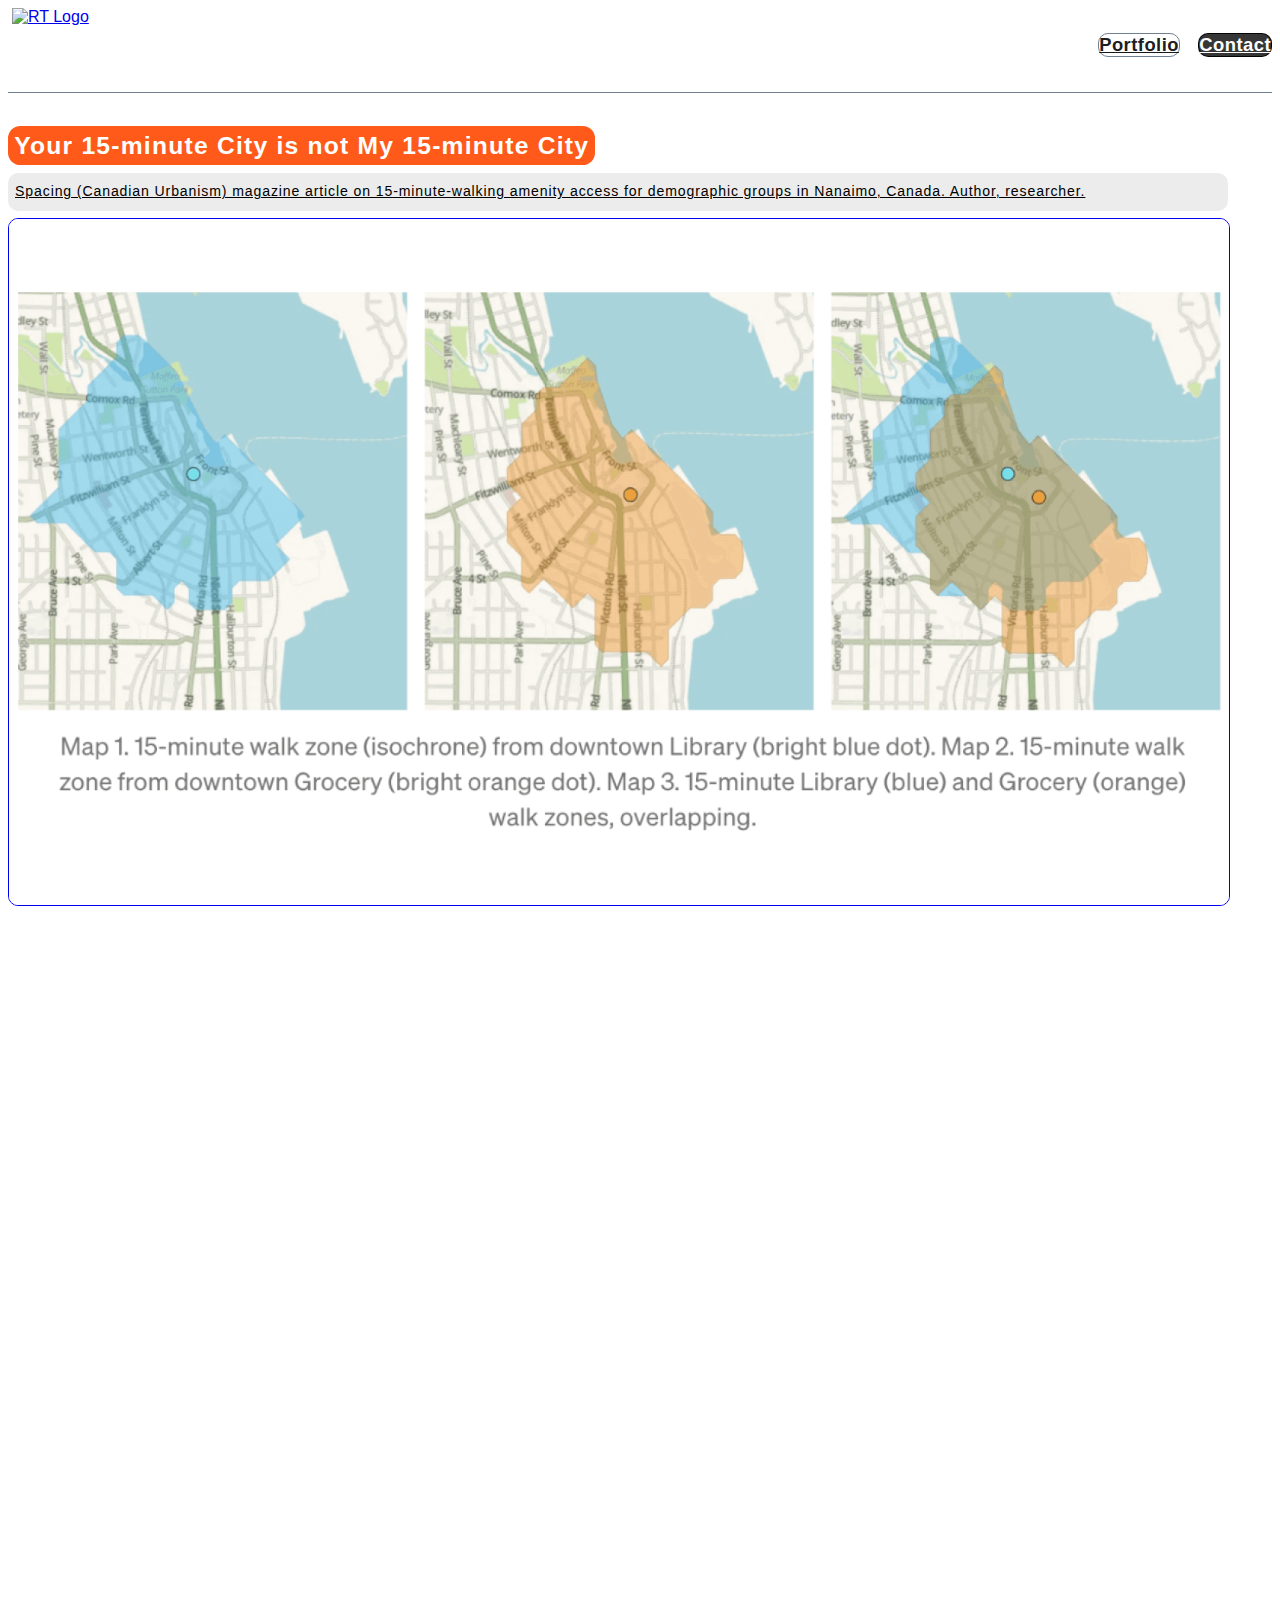
==== commit 05251e3e: "add id="cutline-text"" ====
--- a/15mincity.html
+++ b/15mincity.html
@@ -82,12 +82,14 @@
                             </h1>
                         </div>
                         <div class="row" id="cutline">
-                            <a style="color: black !important;"
+                            <a id="cutline-text" style="color: black !important;"
                                 href="https://spacing.ca/vancouver/2023/05/01/your-15-minute-city-is-not-my-15-minute-city/"
                                 target="_blank">Spacing (Canadian Urbanism) magazine article on 15-minute-walking
                                 amenity access for demographic groups in Nanaimo, Canada. Author, researcher.</a>
                         </div>
-                        <div id="carouselExample" data-ride="carousel" data-interval="2500">
+                        <a href="https://spacing.ca/vancouver/2023/05/01/your-15-minute-city-is-not-my-15-minute-city/"
+                        target="_blank">
+                        <div id="carouselExample" data-ride="carousel" data-interval="1250">
                             <div class="carousel-inner">
                                 <div class="carousel-item active">
                                     <img class="" src="15-min-isochrones.png" alt="">
@@ -186,6 +188,7 @@
                             </a>
                             -->
                         </div>
+                    </a>
                     </div>
                     <div class="col-lg-6 " id="outer">
                         <div id="space">
@@ -246,12 +249,12 @@
                     <div class="col-lg-2 col-sm-3 col-5" id="outer">
                         <div class="row">
                             <a style="text-decoration: none; color: inherit;" href="https://robertturner.co/copyedit/vectorhub.html"><img id="portfolio"
-                                    src="vH-home-wide.png"></a>
+                                    src="building-blocks-home.png"></a>
                         </div>
                         <div class="row" id="cutline-pf">
                             <a id="pf-title" style="text-decoration: none; color: inherit;" href="https://robertturner.co/copyedit/vectorhub.html">VectorHub</a>
-                            Articles dedicated to turning data into vectors, untapping valuable, latent
-                            insights. Editor, all content.
+                            <a style="text-decoration: none; color: inherit;" href="https://robertturner.co/copyedit/vectorhub.html">Articles dedicated to turning data into vectors, untapping valuable, latent
+                            insights. Editor, all content.</a>
                         </div>
                     </div>
                     &nbsp;&nbsp;
@@ -262,7 +265,7 @@
                         </div>
                         <div class="row" id="cutline-pf">
                             <a id="pf-title"  style="text-decoration: none; color: inherit;" href="https://robertturner.co/copyedit/superlinked.html">Superlinked Case Study</a>
-                            Technical infrastructure demo, for prospective client communications. Author, PM.
+                            <a style="text-decoration: none; color: inherit;" href="https://robertturner.co/copyedit/superlinked.html">Technical infrastructure demo, for prospective client communications. Author, PM.</a>
                         </div>
                     </div>
                     &nbsp;&nbsp;
@@ -273,8 +276,8 @@
                         </div>
                         <div class="row" id="cutline-pf">
                             <a id="pf-title" style="text-decoration: none; color: inherit;" href="https://robertturner.co/copyedit/pythondev.html">Python Dev Salaries</a>
-                            Definitive, SEO discussion, with original analysis of the
-                            most authoritative available sources. Author, researcher.
+                            <a style="text-decoration: none; color: inherit;" href="https://robertturner.co/copyedit/pythondev.html">Definitive, SEO discussion, with original analysis of the
+                            most authoritative available sources. Author, researcher.</a>
                         </div>
                     </div>
                     &nbsp;&nbsp;
--- a/index.css
+++ b/index.css
@@ -36,11 +36,23 @@
     border-radius: .5em;
 }
 
+.carousel-item img.home {
+    border: solid .1px;
+    border-radius: 10px 10px 0 0;
+}
+
 .carousel-item img {
     border: solid .1px;
     border-radius: 10px;
 }
-
+.carousel-item {
+    opacity: 0;
+    transition: opacity 1.5s ease-in-out; /* Adjust duration as needed */
+}
+
+.carousel-item.active {
+    opacity: 1;
+}
 h3 {
     font-size: 1.2em;
     font-weight: 800;
@@ -169,7 +181,7 @@
     font-size: .8em;
     letter-spacing: .0em;
     color: black;
-    background-color: rgba(255, 0, 60, 0.089);
+    background-color: rgba(0, 0, 0, 0.075);
 }
 
 #quote {
@@ -228,34 +240,46 @@
     border-radius: 0 0 10px 10px;
 }
 
-#cutline {
+#cutline, #cutline-super {
     font-size: .8em;
     color: rgb(40, 40, 41);
     line-height: 1.22em;
-
     padding: .75em .5em;
     margin-bottom: .5em;
     border-radius: 10px;
     font-size: .8em;
-    background-color: rgba(255, 0, 60, 0.089);
-}
-#cutline:hover, #cutline-pf:hover {
+    background-color: rgba(0, 0, 0, 0.075);
+}
+#cutline:hover, #cutline-pf:hover, #cutline-super:hover {
     cursor: pointer;
     transform: scale(1.015);
     transition:cubic-bezier(0.075, 0.82, 0.165, 1) 1s;
     background-color: #FF006E;
 } 
+#cutline-text:hover {
+    text-decoration: none;
+}
+
 #cutline-pf {
+    display:inline-block;
     font-size: .8em;
+    
     color: rgb(40, 40, 41);
     line-height: 1.22em;
     padding: .75em .5em;
     margin-bottom: .5em;
     border-radius: 0 0 10px 10px;
     font-size: .8em;
-    background-color: rgba(255, 0, 60, 0.089);
-}
-
+    background-color: rgba(249, 58, 10, 0.25);
+}
+
+#pf-title {
+    font-weight: bold;
+}
+#review-author {
+    font-weight: bold; 
+    color: ;
+}
 /* XL XL XL XL XL XL XL XL XL XL XL XL */
 /* XL XL XL XL XL XL XL XL XL XL XL XL */
 @media (min-width: 1200px) {
@@ -263,6 +287,9 @@
     .col-lg-6.left {
         padding-right: 2.5em;
     }
+    #bio {
+        font-size: 2.25em;
+    }
     #bioSmall {
         display: none;
     }
@@ -291,6 +318,9 @@
     .col-lg-6.left {
         padding-right: 1em;
     }
+    #bio {
+        font-size: 2.25em;
+    }
     #bioSmall {
         display: none;
     }
@@ -324,8 +354,14 @@
     #space {
         padding-top: .5em;
     }
+    #headParis {
+        width: 5em;
+    }
     #bio {
         display: none;
+    }
+    #bioSmall {
+        font-size: 1.75em; 
     }
     #border-black-superlinked {
         letter-spacing: .7px;
@@ -362,6 +398,12 @@
     #space {
         padding-top: .5em;
     }
+    #headParis {
+        width: 4em;
+    }
+    #bioSmall {
+        font-size: 1.5em; 
+    }
     #bio {
         display: none;
     }
@@ -404,6 +446,12 @@
     #space {
         padding-top: .5em;
     }
+    #headParis {
+        width: 5em;
+    }
+    #bioSmall {
+        font-size: 1.25em; 
+    }
     #bio {
         display: none;
     }
@@ -450,4 +498,4 @@
 }
 
 /* XS XS XS XS XS XS XS XS XS */
-/* XS XS XS XS XS XS XS XS XS */+/* XS XS XS XS XS XS XS XS XS */
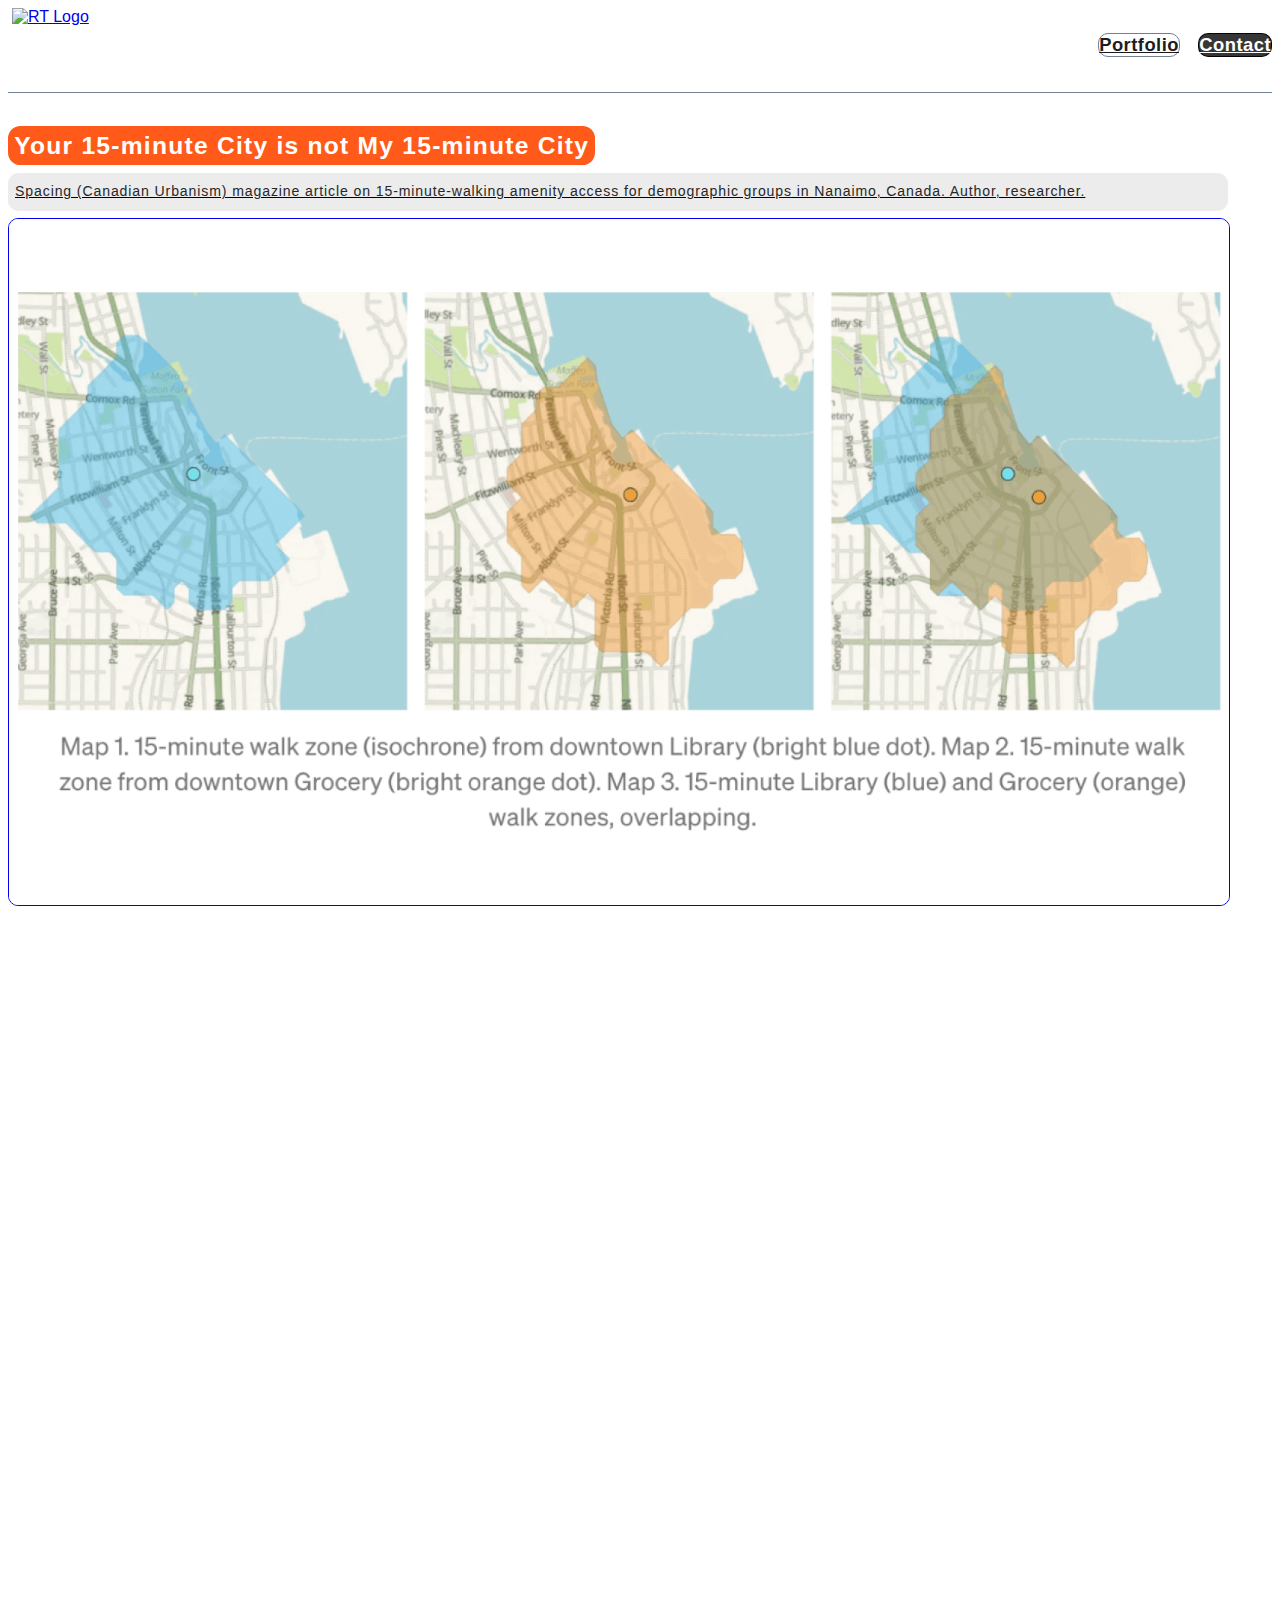
==== commit 8c943d73: "change bg color of portfolio on all but index pages to 2e2d429c" ====
--- a/15mincity.html
+++ b/15mincity.html
@@ -81,103 +81,105 @@
                                 <br>
                             </h1>
                         </div>
-                        <div class="row" id="cutline">
-                            <a id="cutline-text" style="color: black !important;"
-                                href="https://spacing.ca/vancouver/2023/05/01/your-15-minute-city-is-not-my-15-minute-city/"
-                                target="_blank">Spacing (Canadian Urbanism) magazine article on 15-minute-walking
-                                amenity access for demographic groups in Nanaimo, Canada. Author, researcher.</a>
-                        </div>
+                        <a id="cutline-text" style="color: black !important;"
+                            href="https://spacing.ca/vancouver/2023/05/01/your-15-minute-city-is-not-my-15-minute-city/"
+                            target="_blank">
+                            <div class="row" id="cutline">
+                                Spacing (Canadian Urbanism) magazine article on 15-minute-walking
+                                amenity access for demographic groups in Nanaimo, Canada. Author, researcher.
+                            </div>
+                        </a>
                         <a href="https://spacing.ca/vancouver/2023/05/01/your-15-minute-city-is-not-my-15-minute-city/"
-                        target="_blank">
-                        <div id="carouselExample" data-ride="carousel" data-interval="1250">
-                            <div class="carousel-inner">
-                                <div class="carousel-item active">
-                                    <img class="" src="15-min-isochrones.png" alt="">
+                            target="_blank">
+                            <div id="carouselExample" data-ride="carousel" data-interval="1250">
+                                <div class="carousel-inner">
+                                    <div class="carousel-item active">
+                                        <img class="" src="15-min-isochrones.png" alt="">
+                                    </div>
+                                    <div class="carousel-item">
+                                        <img class="" src="Figure1.png" alt="">
+                                    </div>
+                                    <div class="carousel-item">
+                                        <img class="" src="carlos-source-rtve.png" alt="">
+                                    </div>
+                                    <div class="carousel-item">
+                                        <img class="" src="nanaimoHarbor.png" alt="">
+                                    </div>
+                                    <div class="carousel-item">
+                                        <img class="" src="Figure2.png" alt="">
+                                    </div>
+                                    <div class="carousel-item">
+                                        <img class="" src="ville-du-15.png" alt="">
+                                    </div>
+                                    <div class="carousel-item">
+                                        <img class="" src="barcelonaSuperblocks.png" alt="">
+                                    </div>
+                                    <div class="carousel-item">
+                                        <img class="" src="Figure3.png" alt="">
+                                    </div>
+                                    <div class="carousel-item">
+                                        <img class="" src="Map1.png" alt="">
+                                    </div>
+                                    <div class="carousel-item">
+                                        <img class="" src="Map2.png" alt="">
+                                    </div>
+                                    <div class="carousel-item">
+                                        <img class="" src="Map3.png" alt="">
+                                    </div>
+                                    <div class="carousel-item">
+                                        <img class="" src="Map4.png" alt="">
+                                    </div>
+                                    <div class="carousel-item">
+                                        <img class="" src="map5.png" alt="">
+                                    </div>
+                                    <div class="carousel-item">
+                                        <img class="" src="map6-7.png" alt="">
+                                    </div>
+                                    <div class="carousel-item">
+                                        <img class="" src="map22-24.png" alt="">
+                                    </div>
+                                    <div class="carousel-item">
+                                        <img class="" src="map28-30.png" alt="">
+                                    </div>
+                                    <div class="carousel-item">
+                                        <img class="" src="map40-41.png" alt="">
+                                    </div>
+                                    <div class="carousel-item">
+                                        <img class="" src="spacing-15.png" alt="">
+                                    </div>
+                                    <div class="carousel-item">
+                                        <img class="" src="spacing-15-2.png" alt="">
+                                    </div>
+                                    <div class="carousel-item">
+                                        <img class="" src="spacing-15-3.png" alt="">
+                                    </div>
+                                    <div class="carousel-item">
+                                        <img class="" src="spacing-15-4.png" alt="">
+                                    </div>
+                                    <div class="carousel-item">
+                                        <img class="" src="spacing-15-5.png" alt="">
+                                    </div>
+                                    <div class="carousel-item">
+                                        <img class="" src="apify15-1.png" alt="">
+                                    </div>
+                                    <div class="carousel-item">
+                                        <img class="" src="apify15-2.png" alt="">
+                                    </div>
+                                    <div class="carousel-item">
+                                        <img class="" src="apify15-3.png" alt="">
+                                    </div>
+                                    <div class="carousel-item">
+                                        <img class="" src="apify15-4.png" alt="">
+                                    </div>
+                                    <div class="carousel-item">
+                                        <img class="" src="medium15.png" alt="">
+                                    </div>
+
+                                    <!-- Add more carousel items as needed -->
                                 </div>
-                                <div class="carousel-item">
-                                    <img class="" src="Figure1.png" alt="">
-                                </div>
-                                <div class="carousel-item">
-                                    <img class="" src="carlos-source-rtve.png" alt="">
-                                </div>
-                                <div class="carousel-item">
-                                    <img class="" src="nanaimoHarbor.png" alt="">
-                                </div>
-                                <div class="carousel-item">
-                                    <img class="" src="Figure2.png" alt="">
-                                </div>
-                                <div class="carousel-item">
-                                    <img class="" src="ville-du-15.png" alt="">
-                                </div>
-                                <div class="carousel-item">
-                                    <img class="" src="barcelonaSuperblocks.png" alt="">
-                                </div>
-                                <div class="carousel-item">
-                                    <img class="" src="Figure3.png" alt="">
-                                </div>
-                                <div class="carousel-item">
-                                    <img class="" src="Map1.png" alt="">
-                                </div>
-                                <div class="carousel-item">
-                                    <img class="" src="Map2.png" alt="">
-                                </div>
-                                <div class="carousel-item">
-                                    <img class="" src="Map3.png" alt="">
-                                </div>
-                                <div class="carousel-item">
-                                    <img class="" src="Map4.png" alt="">
-                                </div>
-                                <div class="carousel-item">
-                                    <img class="" src="map5.png" alt="">
-                                </div>
-                                <div class="carousel-item">
-                                    <img class="" src="map6-7.png" alt="">
-                                </div>
-                                <div class="carousel-item">
-                                    <img class="" src="map22-24.png" alt="">
-                                </div>
-                                <div class="carousel-item">
-                                    <img class="" src="map28-30.png" alt="">
-                                </div>
-                                <div class="carousel-item">
-                                    <img class="" src="map40-41.png" alt="">
-                                </div>
-                                <div class="carousel-item">
-                                    <img class="" src="spacing-15.png" alt="">
-                                </div>
-                                <div class="carousel-item">
-                                    <img class="" src="spacing-15-2.png" alt="">
-                                </div>
-                                <div class="carousel-item">
-                                    <img class="" src="spacing-15-3.png" alt="">
-                                </div>
-                                <div class="carousel-item">
-                                    <img class="" src="spacing-15-4.png" alt="">
-                                </div>
-                                <div class="carousel-item">
-                                    <img class="" src="spacing-15-5.png" alt="">
-                                </div>
-                                <div class="carousel-item">
-                                    <img class="" src="apify15-1.png" alt="">
-                                </div>
-                                <div class="carousel-item">
-                                    <img class="" src="apify15-2.png" alt="">
-                                </div>
-                                <div class="carousel-item">
-                                    <img class="" src="apify15-3.png" alt="">
-                                </div>
-                                <div class="carousel-item">
-                                    <img class="" src="apify15-4.png" alt="">
-                                </div>
-                                <div class="carousel-item">
-                                    <img class="" src="medium15.png" alt="">
-                                </div>
-
-                                <!-- Add more carousel items as needed -->
-                            </div>
-
-                            <!-- Controls -->
-                            <!--
+
+                                <!-- Controls -->
+                                <!--
                             <a class="carousel-control-prev" href="#carouselExample" role="button" data-slide="prev">
                                 <span class="carousel-control-prev-icon" aria-hidden="true"></span>
                                 <span class="sr-only">Previous</span>
@@ -187,8 +189,8 @@
                                 <span class="sr-only">Next</span>
                             </a>
                             -->
-                        </div>
-                    </a>
+                            </div>
+                        </a>
                     </div>
                     <div class="col-lg-6 " id="outer">
                         <div id="space">
@@ -196,16 +198,36 @@
                             <div id="quoteBlock">
                                 Carlos Moreno's “15-minute city” has been promoted globally – perhaps most famously by
                                 Parisian mayor Anne Hidalgo. When the sprawling, car-dependent City of Nanaimo began
-                                touting its 15-minute aspirations, I wondered if I could evaluate - in real numbers - how close or far a city is from approximating Moreno’s model. It seemed obvious
+                                touting its 15-minute aspirations, I wondered if I could evaluate - in real numbers -
+                                how
+                                close or far a city is from approximating Moreno’s model. It seemed obvious
                                 that a city with Walk, Bike, and Public Transit Scores in the mid-30s could not possibly
-                                be a 15-minute city overall. But what about certain city districts? Were some neighborhoods
+                                be a 15-minute city overall. But what about certain city districts? Were some
+                                neighborhoods
                                 more car-dependent than others? And if they were, could this be changed?
                             </div>
 
                             <h3><a id="border-black">Process</a></h3>
                             <div id="quoteBlock">
-                                How to capture where a 15-minute city in fact exists? What essential and basic quality of life amenities make a 15-minute city at a minimum? Different people need different things – school, walk-in clinic, foodbank, supported housing, shelters, and so on; to have 15-minute walking access to everything they need, they have to live in different places. So I worked backwards from group-specific need-baskets - 1. scrape for amenity locations, 2. map 15-minute walking isochrone zones around those locations, 3. find amenity isochrone overlaps for amenity baskets / groups.<br>
-                                I based my “essential” amenities (shelter, medical care, grocery, and pharmacy) and “basic quality of life” amenities (recreational space, library, museum / gallery / theater / cinema, restaurant / pub, and cafe / coffee) on a Canada gov doc, geolocated them with Apify google maps scraper, mapped and isochrone-zoned using QGIS, and remapped in ArcGIS to overlay amenity 15: zones on median income household data and population density.
+                                How to capture where a 15-minute city in fact exists? What essential and basic quality
+                                of
+                                life amenities make a 15-minute city at a minimum? Different people need different
+                                things –
+                                school, walk-in clinic, foodbank, supported housing, shelters, and so on; to have
+                                15-minute
+                                walking access to everything they need, they have to live in different places. So I
+                                worked
+                                backwards from group-specific need-baskets - 1. scrape for amenity locations, 2. map
+                                15-minute walking isochrone zones around those locations, 3. find amenity isochrone
+                                overlaps
+                                for amenity baskets / groups.<br>
+                                I based my “essential” amenities (shelter, medical care, grocery, and pharmacy) and
+                                “basic
+                                quality of life” amenities (recreational space, library, museum / gallery / theater /
+                                cinema, restaurant / pub, and cafe / coffee) on a Canada gov doc, geolocated them with
+                                Apify
+                                google maps scraper, mapped and isochrone-zoned using QGIS, and remapped in ArcGIS to
+                                overlay amenity 15: zones on median income household data and population density.
                             </div>
                             <h3><a id="border-black">Results</a></h3>
                             <div id="quoteBlock">Article in Spacing:Vancouver.<br>
@@ -241,77 +263,102 @@
             <div class="col-12 col-xl-10" id="complete-portfolio">
                 <br><br>
                 <h1>
-                    <br><a style="background-color:#4800ff95" id="border-black">Portfolio</a>
+                    <br><a style="background-color:#2e2d429c" id="border-black">Portfolio</a>
                     <br>
                     <br>
                 </h1>
                 <div class="row" id="test">
                     <div class="col-lg-2 col-sm-3 col-5" id="outer">
                         <div class="row">
-                            <a style="text-decoration: none; color: inherit;" href="https://robertturner.co/copyedit/vectorhub.html"><img id="portfolio"
+                            <a style="text-decoration: none; color: inherit;"
+                                href="https://robertturner.co/copyedit/vectorhub.html"><img id="portfolio"
                                     src="building-blocks-home.png"></a>
                         </div>
                         <div class="row" id="cutline-pf">
-                            <a id="pf-title" style="text-decoration: none; color: inherit;" href="https://robertturner.co/copyedit/vectorhub.html">VectorHub</a>
-                            <a style="text-decoration: none; color: inherit;" href="https://robertturner.co/copyedit/vectorhub.html">Articles dedicated to turning data into vectors, untapping valuable, latent
-                            insights. Editor, all content.</a>
-                        </div>
-                    </div>
-                    &nbsp;&nbsp;
-                    <div class="col-lg-2 col-sm-3 col-5" id="outer">
-                        <div class="row">
-                            <a style="text-decoration: none; color: inherit;" href="https://robertturner.co/copyedit/superlinked.html"><img id="portfolio"
+                            <a id="pf-title" style="text-decoration: none; color: inherit;"
+                                href="https://robertturner.co/copyedit/vectorhub.html">VectorHub</a>
+                            <a style="text-decoration: none; color: inherit;"
+                                href="https://robertturner.co/copyedit/vectorhub.html">Articles dedicated to turning
+                                data into vectors, untapping valuable, latent
+                                insights. Editor, all content.</a>
+                        </div>
+                    </div>
+                    &nbsp;&nbsp;
+                    <div class="col-lg-2 col-sm-3 col-5" id="outer">
+                        <div class="row">
+                            <a style="text-decoration: none; color: inherit;"
+                                href="https://robertturner.co/copyedit/superlinked.html"><img id="portfolio"
                                     src="setup-superlinkedEntre.png"></a>
                         </div>
                         <div class="row" id="cutline-pf">
-                            <a id="pf-title"  style="text-decoration: none; color: inherit;" href="https://robertturner.co/copyedit/superlinked.html">Superlinked Case Study</a>
-                            <a style="text-decoration: none; color: inherit;" href="https://robertturner.co/copyedit/superlinked.html">Technical infrastructure demo, for prospective client communications. Author, PM.</a>
-                        </div>
-                    </div>
-                    &nbsp;&nbsp;
-                    <div class="col-lg-2 col-sm-3 col-5" id="outer">
-                        <div class="row">
-                            <a style="text-decoration: none; color: inherit;" href="https://robertturner.co/copyedit/pythondev.html"><img id="portfolio"
+                            <a id="pf-title" style="text-decoration: none; color: inherit;"
+                                href="https://robertturner.co/copyedit/superlinked.html">Superlinked Case Study</a>
+                            <a style="text-decoration: none; color: inherit;"
+                                href="https://robertturner.co/copyedit/superlinked.html">Technical infrastructure demo,
+                                for prospective client communications. Author, PM.</a>
+                        </div>
+                    </div>
+                    &nbsp;&nbsp;
+                    <div class="col-lg-2 col-sm-3 col-5" id="outer">
+                        <div class="row">
+                            <a style="text-decoration: none; color: inherit;"
+                                href="https://robertturner.co/copyedit/pythondev.html"><img id="portfolio"
                                     src="pythonDev-hero.jpg"></a>
                         </div>
                         <div class="row" id="cutline-pf">
-                            <a id="pf-title" style="text-decoration: none; color: inherit;" href="https://robertturner.co/copyedit/pythondev.html">Python Dev Salaries</a>
-                            <a style="text-decoration: none; color: inherit;" href="https://robertturner.co/copyedit/pythondev.html">Definitive, SEO discussion, with original analysis of the
-                            most authoritative available sources. Author, researcher.</a>
-                        </div>
-                    </div>
-                    &nbsp;&nbsp;
-                    <div class="col-lg-2 col-sm-3 col-5" id="outer">
-                        <div class="row">
-                            <a style="text-decoration: none; color: inherit;" href="https://robertturner.co/copyedit/24px.html"><img id="mooncats"
+                            <a id="pf-title" style="text-decoration: none; color: inherit;"
+                                href="https://robertturner.co/copyedit/pythondev.html">Python Dev Salaries</a>
+                            <a style="text-decoration: none; color: inherit;"
+                                href="https://robertturner.co/copyedit/pythondev.html">Definitive, SEO discussion, with
+                                original analysis of the
+                                most authoritative available sources. Author, researcher.</a>
+                        </div>
+                    </div>
+                    &nbsp;&nbsp;
+                    <div class="col-lg-2 col-sm-3 col-5" id="outer">
+                        <div class="row">
+                            <a style="text-decoration: none; color: inherit;"
+                                href="https://robertturner.co/copyedit/24px.html"><img id="mooncats"
                                     src="mooncats-square.png"></a>
                         </div>
                         <div class="row" id="cutline-pf">
-                            <a id="pf-title"  style="text-decoration: none; color: inherit;" href="https://robertturner.co/copyedit/24px.html">24pxRocks</a>
-                            <a style="text-decoration: none; color: inherit;" href="https://robertturner.co/copyedit/24px.html">Historically informed, whimsical storefront copy for NFT artwork. Author.</a>
-                        </div>
-                    </div>
-                    &nbsp;&nbsp;
-                    <div class="col-lg-2 col-sm-3 col-5" id="outer">
-                        <div class="row">
-                            <a style="text-decoration: none; color: inherit;" href="https://robertturner.co/copyedit/15mincity.html"><img id="portfolio"
+                            <a id="pf-title" style="text-decoration: none; color: inherit;"
+                                href="https://robertturner.co/copyedit/24px.html">24pxRocks</a>
+                            <a style="text-decoration: none; color: inherit;"
+                                href="https://robertturner.co/copyedit/24px.html">Historically informed, whimsical
+                                storefront copy for NFT artwork. Author.</a>
+                        </div>
+                    </div>
+                    &nbsp;&nbsp;
+                    <div class="col-lg-2 col-sm-3 col-5" id="outer">
+                        <div class="row">
+                            <a style="text-decoration: none; color: inherit;"
+                                href="https://robertturner.co/copyedit/15mincity.html"><img id="portfolio"
                                     src="15minute-map3-square.jpg"></a>
                         </div>
                         <div class="row" id="cutline-pf">
-                            <a id="pf-title" style="text-decoration: none; color: inherit;" href="https://robertturner.co/copyedit/15mincity.html">15-minute City Article (Spacing: Vancouver)</a>
-                            <a style="text-decoration: none; color: inherit;" href="https://robertturner.co/copyedit/15mincity.html">Analysis of walking amenity access for demographic groups in Nanaimo, Canada. Author, researcher.</a>
-                        </div>
-                    </div>
-                    &nbsp;&nbsp;
-                    <div class="col-lg-2 col-sm-3 col-5" id="outer">
-                        <div class="row">
-                            <a style="text-decoration: none; color: inherit;" href="https://robertturner.co/copyedit/obfuscation.html"><img id="mooncats"
+                            <a id="pf-title" style="text-decoration: none; color: inherit;"
+                                href="https://robertturner.co/copyedit/15mincity.html">15-minute City Article (Spacing:
+                                Vancouver)</a>
+                            <a style="text-decoration: none; color: inherit;"
+                                href="https://robertturner.co/copyedit/15mincity.html">Analysis of walking amenity
+                                access for demographic groups in Nanaimo, Canada. Author, researcher.</a>
+                        </div>
+                    </div>
+                    &nbsp;&nbsp;
+                    <div class="col-lg-2 col-sm-3 col-5" id="outer">
+                        <div class="row">
+                            <a style="text-decoration: none; color: inherit;"
+                                href="https://robertturner.co/copyedit/obfuscation.html"><img id="mooncats"
                                     src="obfuscation-square.png">
                             </a>
                         </div>
                         <div class="row" id="cutline-pf">
-                            <a id="pf-title" style="text-decoration: none; color: inherit;" href="https://robertturner.co/copyedit/obfuscation.html">Recent research update</a>
-                            <a style="text-decoration: none; color: inherit;" href="https://robertturner.co/copyedit/obfuscation.html">Machine learning fraud detection algorithms for Ekata Internal Newsletter. Editor.</a>
+                            <a id="pf-title" style="text-decoration: none; color: inherit;"
+                                href="https://robertturner.co/copyedit/obfuscation.html">Recent research update</a>
+                            <a style="text-decoration: none; color: inherit;"
+                                href="https://robertturner.co/copyedit/obfuscation.html">Machine learning fraud
+                                detection algorithms for Ekata Internal Newsletter. Editor.</a>
                         </div>
                     </div>
                 </div>
@@ -349,4 +396,4 @@
 
 </body>
 
-</html>
+</html>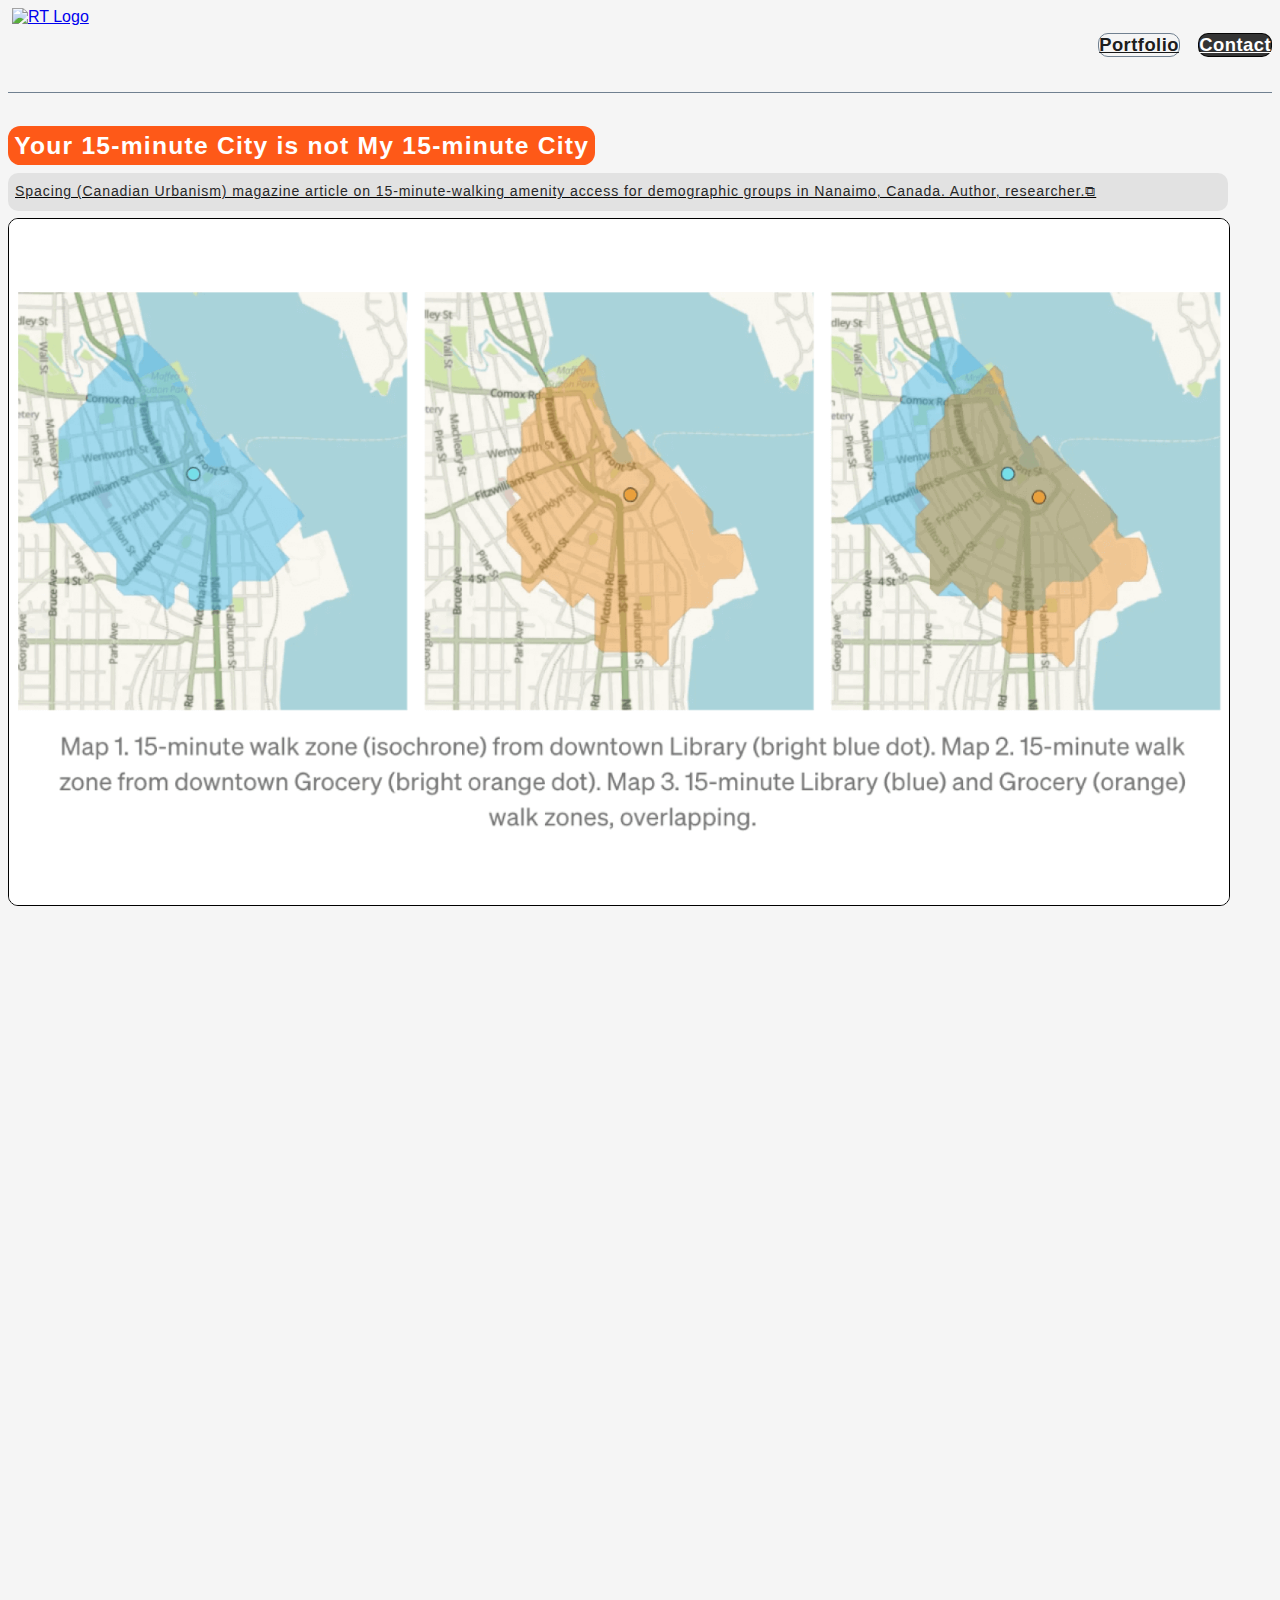
==== commit bccb29ab: "change fromn copyedit to edit" ====
--- a/15mincity.html
+++ b/15mincity.html
@@ -33,7 +33,7 @@
 
     <link rel="stylesheet" href="https://use.fontawesome.com/releases/v5.8.1/css/all.css"
         integrity="sha384-50oBUHEmvpQ+1lW4y57PTFmhCaXp0ML5d60M1M7uh1+nqUivzIebhndOJK28anvf" crossorigin="anonymous">
-    <link rel="shortcut icon" type="image/png" href="RT-social-2.png">
+    <link rel="shortcut icon" type="image/png" href="RT-bw-social.png">
     <link rel="stylesheet" type="text/css" href="index.css">
 
     <title>Robert Turner</title>
@@ -45,7 +45,7 @@
             <div class="col-xl-1"></div>
             <div class="col-xs-12 col-xl-10">
                 <nav class="navbar-expand">
-                    <a href="https://robertturner.co/copyedit"><img id="kub" alt="RT Logo"
+                    <a href="https://robertturner.co/edit"><img id="kub" alt="RT Logo"
                             src="RToutlineGrey-pinkC.png"></a>
                     <ul class="navbar-nav" id="ul">
                         <li>
@@ -54,7 +54,7 @@
                         </li>
                         <!--<li class="nav-item">
                             <h3 class="nav-link" id="nav"><a target="_blank"
-                                    href="https://robertturner.co/copyedit/allwork"
+                                    href="https://robertturner.co/edit/allwork"
                                     style="color:rgba(0, 0, 0, 0.90) !important">All Work</a></h3>
                         </li>-->
                         <li>
@@ -86,7 +86,7 @@
                             target="_blank">
                             <div class="row" id="cutline">
                                 Spacing (Canadian Urbanism) magazine article on 15-minute-walking
-                                amenity access for demographic groups in Nanaimo, Canada. Author, researcher.
+                                amenity access for demographic groups in Nanaimo, Canada. Author, researcher.&#x29C9;
                             </div>
                         </a>
                         <a href="https://spacing.ca/vancouver/2023/05/01/your-15-minute-city-is-not-my-15-minute-city/"
@@ -231,20 +231,20 @@
                             </div>
                             <h3><a id="border-black">Results</a></h3>
                             <div id="quoteBlock">Article in Spacing:Vancouver.<br>
-                                <div id="quoteBlock"><a style="color: black !important;"
+                                <div id="quoteBlock"><a id="review-link"
                                         href="https://spacing.ca/vancouver/2023/05/01/your-15-minute-city-is-not-my-15-minute-city/"
                                         target="_blank">Your
-                                        15-minute City is Not My 15-minute City</a>
+                                        15-minute City is Not My 15-minute City&#x29C9;</a>
                                 </div>
                             </div>
                             <div id="quoteBlock">
                                 Picked up by Apify as a premium example of academic and urban planning research using
                                 Apify
                                 web scraping.<br>
-                                <div id="quoteBlock"><a style="color: black !important; font-style: normal;"
-                                        href="https://blog.apify.com/google-maps-data-15-minute-city/">How to Build a
+                                <div id="quoteBlock"><a id="review-link" 
+                                        href="https://blog.apify.com/google-maps-data-15-minute-city/" target="_blank">How to Build a
                                         15-minute
-                                        City</a>
+                                        City&#x29C9;</a>
                                 </div>
                             </div>
                         </div>
@@ -271,94 +271,94 @@
                     <div class="col-lg-2 col-sm-3 col-5" id="outer">
                         <div class="row">
                             <a style="text-decoration: none; color: inherit;"
-                                href="https://robertturner.co/copyedit/vectorhub.html"><img id="portfolio"
+                                href="https://robertturner.co/edit/vectorhub.html"><img id="portfolio"
                                     src="building-blocks-home.png"></a>
                         </div>
                         <div class="row" id="cutline-pf">
                             <a id="pf-title" style="text-decoration: none; color: inherit;"
-                                href="https://robertturner.co/copyedit/vectorhub.html">VectorHub</a>
-                            <a style="text-decoration: none; color: inherit;"
-                                href="https://robertturner.co/copyedit/vectorhub.html">Articles dedicated to turning
+                                href="https://robertturner.co/edit/vectorhub.html">VectorHub</a>
+                            <a style="text-decoration: none; color: inherit;"
+                                href="https://robertturner.co/edit/vectorhub.html">Articles dedicated to turning
                                 data into vectors, untapping valuable, latent
-                                insights. Editor, all content.</a>
-                        </div>
-                    </div>
-                    &nbsp;&nbsp;
-                    <div class="col-lg-2 col-sm-3 col-5" id="outer">
-                        <div class="row">
-                            <a style="text-decoration: none; color: inherit;"
-                                href="https://robertturner.co/copyedit/superlinked.html"><img id="portfolio"
+                                insights. Editor/coauthor, all articles.&#x29C9;</a>
+                        </div>
+                    </div>
+                    &nbsp;&nbsp;
+                    <div class="col-lg-2 col-sm-3 col-5" id="outer">
+                        <div class="row">
+                            <a style="text-decoration: none; color: inherit;"
+                                href="https://robertturner.co/edit/superlinked.html"><img id="portfolio"
                                     src="setup-superlinkedEntre.png"></a>
                         </div>
                         <div class="row" id="cutline-pf">
                             <a id="pf-title" style="text-decoration: none; color: inherit;"
-                                href="https://robertturner.co/copyedit/superlinked.html">Superlinked Case Study</a>
-                            <a style="text-decoration: none; color: inherit;"
-                                href="https://robertturner.co/copyedit/superlinked.html">Technical infrastructure demo,
-                                for prospective client communications. Author, PM.</a>
-                        </div>
-                    </div>
-                    &nbsp;&nbsp;
-                    <div class="col-lg-2 col-sm-3 col-5" id="outer">
-                        <div class="row">
-                            <a style="text-decoration: none; color: inherit;"
-                                href="https://robertturner.co/copyedit/pythondev.html"><img id="portfolio"
+                                href="https://robertturner.co/edit/superlinked.html">Superlinked Case Study</a>
+                            <a style="text-decoration: none; color: inherit;"
+                                href="https://robertturner.co/edit/superlinked.html">Technical infrastructure demo,
+                                for prospective client communications. Author, PM.&#x29C9;</a>
+                        </div>
+                    </div>
+                    &nbsp;&nbsp;
+                    <div class="col-lg-2 col-sm-3 col-5" id="outer">
+                        <div class="row">
+                            <a style="text-decoration: none; color: inherit;"
+                                href="https://robertturner.co/edit/pythondev.html"><img id="portfolio"
                                     src="pythonDev-hero.jpg"></a>
                         </div>
                         <div class="row" id="cutline-pf">
                             <a id="pf-title" style="text-decoration: none; color: inherit;"
-                                href="https://robertturner.co/copyedit/pythondev.html">Python Dev Salaries</a>
-                            <a style="text-decoration: none; color: inherit;"
-                                href="https://robertturner.co/copyedit/pythondev.html">Definitive, SEO discussion, with
+                                href="https://robertturner.co/edit/pythondev.html">Python Dev Salaries</a>
+                            <a style="text-decoration: none; color: inherit;"
+                                href="https://robertturner.co/edit/pythondev.html">Definitive, SEO discussion, with
                                 original analysis of the
-                                most authoritative available sources. Author, researcher.</a>
-                        </div>
-                    </div>
-                    &nbsp;&nbsp;
-                    <div class="col-lg-2 col-sm-3 col-5" id="outer">
-                        <div class="row">
-                            <a style="text-decoration: none; color: inherit;"
-                                href="https://robertturner.co/copyedit/24px.html"><img id="mooncats"
+                                most authoritative available sources. Author, researcher.&#x29C9;</a>
+                        </div>
+                    </div>
+                    &nbsp;&nbsp;
+                    <div class="col-lg-2 col-sm-3 col-5" id="outer">
+                        <div class="row">
+                            <a style="text-decoration: none; color: inherit;"
+                                href="https://robertturner.co/edit/24px.html"><img id="mooncats"
                                     src="mooncats-square.png"></a>
                         </div>
                         <div class="row" id="cutline-pf">
                             <a id="pf-title" style="text-decoration: none; color: inherit;"
-                                href="https://robertturner.co/copyedit/24px.html">24pxRocks</a>
-                            <a style="text-decoration: none; color: inherit;"
-                                href="https://robertturner.co/copyedit/24px.html">Historically informed, whimsical
-                                storefront copy for NFT artwork. Author.</a>
-                        </div>
-                    </div>
-                    &nbsp;&nbsp;
-                    <div class="col-lg-2 col-sm-3 col-5" id="outer">
-                        <div class="row">
-                            <a style="text-decoration: none; color: inherit;"
-                                href="https://robertturner.co/copyedit/15mincity.html"><img id="portfolio"
+                                href="https://robertturner.co/edit/24px.html">24pxRocks</a>
+                            <a style="text-decoration: none; color: inherit;"
+                                href="https://robertturner.co/edit/24px.html">Historically informed, whimsical
+                                storefront copy for NFT artwork. Author.&#x29C9;</a>
+                        </div>
+                    </div>
+                    &nbsp;&nbsp;
+                    <div class="col-lg-2 col-sm-3 col-5" id="outer">
+                        <div class="row">
+                            <a style="text-decoration: none; color: inherit;"
+                                href="https://robertturner.co/edit/15mincity.html"><img id="portfolio"
                                     src="15minute-map3-square.jpg"></a>
                         </div>
                         <div class="row" id="cutline-pf">
                             <a id="pf-title" style="text-decoration: none; color: inherit;"
-                                href="https://robertturner.co/copyedit/15mincity.html">15-minute City Article (Spacing:
+                                href="https://robertturner.co/edit/15mincity.html">15-minute City Article (Spacing:
                                 Vancouver)</a>
                             <a style="text-decoration: none; color: inherit;"
-                                href="https://robertturner.co/copyedit/15mincity.html">Analysis of walking amenity
-                                access for demographic groups in Nanaimo, Canada. Author, researcher.</a>
-                        </div>
-                    </div>
-                    &nbsp;&nbsp;
-                    <div class="col-lg-2 col-sm-3 col-5" id="outer">
-                        <div class="row">
-                            <a style="text-decoration: none; color: inherit;"
-                                href="https://robertturner.co/copyedit/obfuscation.html"><img id="mooncats"
+                                href="https://robertturner.co/edit/15mincity.html">Analysis of walking amenity
+                                access for demographic groups in Nanaimo, Canada. Author, researcher.&#x29C9;</a>
+                        </div>
+                    </div>
+                    &nbsp;&nbsp;
+                    <div class="col-lg-2 col-sm-3 col-5" id="outer">
+                        <div class="row">
+                            <a style="text-decoration: none; color: inherit;"
+                                href="https://robertturner.co/edit/obfuscation.html"><img id="mooncats"
                                     src="obfuscation-square.png">
                             </a>
                         </div>
                         <div class="row" id="cutline-pf">
                             <a id="pf-title" style="text-decoration: none; color: inherit;"
-                                href="https://robertturner.co/copyedit/obfuscation.html">Recent research update</a>
-                            <a style="text-decoration: none; color: inherit;"
-                                href="https://robertturner.co/copyedit/obfuscation.html">Machine learning fraud
-                                detection algorithms for Ekata Internal Newsletter. Editor.</a>
+                                href="https://robertturner.co/edit/obfuscation.html">Recent research update</a>
+                            <a style="text-decoration: none; color: inherit;"
+                                href="https://robertturner.co/edit/obfuscation.html">Machine learning fraud
+                                detection algorithms for Ekata Internal Newsletter. Editor.&#x29C9;</a>
                         </div>
                     </div>
                 </div>
@@ -374,7 +374,7 @@
             <div class="col-xs-0 col-xl-1"></div>
             <div class="col-xs-12 col-xl-10">
                 <div class="row footer">
-                    <a id="footerKub" href="https://robertturner.co/copyedit">
+                    <a id="footerKub" href="https://robertturner.co/edit">
                         <img id="kubFoot" alt="RT Logo" src="RT-white-thick.png">
                     </a>
                     <ul id="ul-footer">
@@ -396,4 +396,4 @@
 
 </body>
 
-</html>+</html>
--- a/index.css
+++ b/index.css
@@ -7,6 +7,7 @@
     font-family:'Lucida Sans', 'Lucida Sans Regular', 'Lucida Grande', 'Lucida Sans Unicode', Geneva, Verdana, sans-serif;
     position: relative;
     color: slategrey;
+    background-color:whitesmoke;
 }
 
 .container-fluid {
@@ -42,7 +43,7 @@
 }
 
 .carousel-item img {
-    border: solid .1px;
+    border: solid .1px black;
     border-radius: 10px;
 }
 .carousel-item {
@@ -252,9 +253,10 @@
 }
 #cutline:hover, #cutline-pf:hover, #cutline-super:hover {
     cursor: pointer;
-    transform: scale(1.015);
+    /*transform: scale(1.015);*/
     transition:cubic-bezier(0.075, 0.82, 0.165, 1) 1s;
     background-color: #FF006E;
+    color: white;
 } 
 #cutline-text:hover {
     text-decoration: none;
@@ -276,10 +278,11 @@
 #pf-title {
     font-weight: bold;
 }
-#review-author {
-    font-weight: bold; 
-    color: ;
-}
+#review-author, #review-link {
+    color:#FF006E;
+    letter-spacing: .15px;
+}
+
 /* XL XL XL XL XL XL XL XL XL XL XL XL */
 /* XL XL XL XL XL XL XL XL XL XL XL XL */
 @media (min-width: 1200px) {
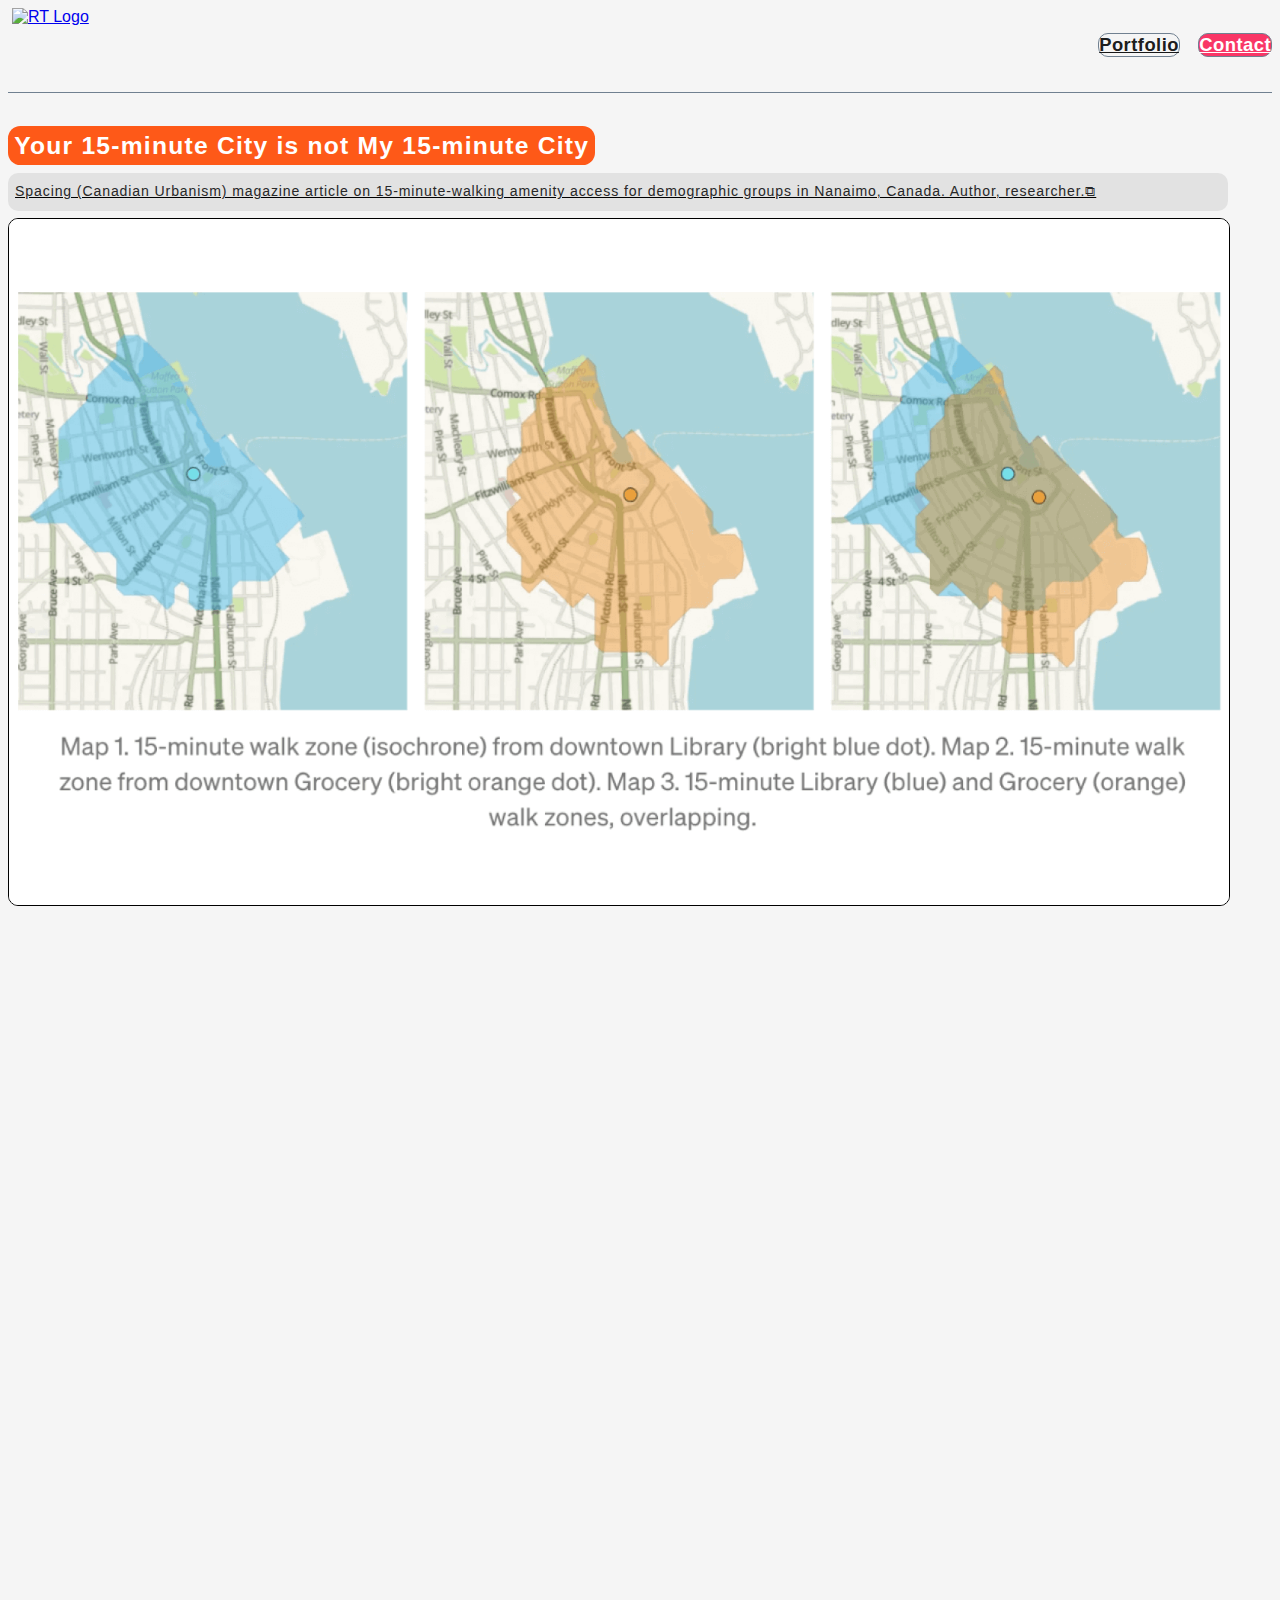
==== commit 5fa0fc83: "add hackernoon articles, all pages" ====
--- a/15mincity.html
+++ b/15mincity.html
@@ -268,6 +268,47 @@
                     <br>
                 </h1>
                 <div class="row" id="test">
+
+                    <div class="col-lg-2 col-sm-3 col-5" id="outer">
+                        <div class="row">
+                            <a style="text-decoration: none; color: inherit;"
+                                href="https://hackernoon.com/build-a-monster-finding-tool-for-your-next-dandd-session-that-picks-the-right-encounter-for-you?_gl=1*1q12e71*_up*MQ..*_ga*NDU3ODE3OTMuMTczODQwNTA0OQ..*_ga_ECJJ2Q2SJQ*MTczODQwNTA0OC4xLjEuMTczODQwNTA0OS41OS4wLjA"><img id="portfolio"
+                                    src="title.png"></a>
+                        </div>
+
+                        <div class="row" id="cutline-pf">
+                            <a id="pf-title" style="text-decoration: none; color: inherit;" target="_blank"
+                                href="https://hackernoon.com/build-a-monster-finding-tool-for-your-next-dandd-session-that-picks-the-right-encounter-for-you?_gl=1*1q12e71*_up*MQ..*_ga*NDU3ODE3OTMuMTczODQwNTA0OQ..*_ga_ECJJ2Q2SJQ*MTczODQwNTA0OC4xLjEuMTczODQwNTA0OS41OS4wLjA">Hackernoon</a>
+                            <a style="text-decoration: none; color: inherit;" target="_blank"
+                                href="https://hackernoon.com/build-a-monster-finding-tool-for-your-next-dandd-session-that-picks-the-right-encounter-for-you?_gl=1*1q12e71*_up*MQ..*_ga*NDU3ODE3OTMuMTczODQwNTA0OQ..*_ga_ECJJ2Q2SJQ*MTczODQwNTA0OC4xLjEuMTczODQwNTA0OS41OS4wLjA">Build a Monster-Finding Tool For Your Next D&D Session That Picks the Right Encounter For You.
+                            Editor.&#x29C9;
+                            Originally published <a style="text-decoration: none; color: inherit;"
+                                href="https://superlinked.com/vectorhub/articles/multi-attribute-semantic-search"
+                                target="_blank">here</a>.&#x29C9;
+                        </div>
+                    </div>
+                    &nbsp;&nbsp;
+                    
+                    <div class="col-lg-2 col-sm-3 col-5" id="outer">
+                        <div class="row">
+                            <a style="text-decoration: none; color: inherit;"
+                                href="https://robertturner.co/edit/vectorhub.html"><img id="portfolio"
+                                    src="title-1.png"></a>
+                        </div>
+
+                        <div class="row" id="cutline-pf">
+                            <a id="pf-title" style="text-decoration: none; color: inherit;" target="_blank"
+                                href="https://hackernoon.com/how-to-build-engaging-products-with-flourishing-communities-social">Hackernoon</a>
+                            <a style="text-decoration: none; color: inherit;" target="_blank"
+                                href="https://hackernoon.com/how-to-build-engaging-products-with-flourishing-communities-social">How to Build Engaging Products With Flourishing Communities: Social+.
+                            Editor.&#x29C9;
+                            Originally published <a style="text-decoration: none; color: inherit;"
+                                href="https://superlinked.com/vectorhub/articles/multi-attribute-semantic-search"
+                                target="_blank">here</a>.&#x29C9;
+                        </div>
+                    </div>
+                    &nbsp;&nbsp;
+
                     <div class="col-lg-2 col-sm-3 col-5" id="outer">
                         <div class="row">
                             <a style="text-decoration: none; color: inherit;"
@@ -284,6 +325,7 @@
                         </div>
                     </div>
                     &nbsp;&nbsp;
+
                     <div class="col-lg-2 col-sm-3 col-5" id="outer">
                         <div class="row">
                             <a style="text-decoration: none; color: inherit;"
--- a/index.css
+++ b/index.css
@@ -113,8 +113,7 @@
 .nav-link.contact {
     border: solid .1px;
     border-radius: 10px;
-    color: rgba(0, 0, 0, 0.90);
-    background-color: rgba(0, 0, 0, 0.79);
+    background-color: rgba(250, 3, 64, 0.79);
 }
 
 /* nav */
@@ -364,7 +363,8 @@
         display: none;
     }
     #bioSmall {
-        font-size: 1.75em; 
+        font-size: 1.8em; 
+        letter-spacing: 1px;
     }
     #border-black-superlinked {
         letter-spacing: .7px;
@@ -402,10 +402,11 @@
         padding-top: .5em;
     }
     #headParis {
-        width: 4em;
+        width: 6em;
     }
     #bioSmall {
-        font-size: 1.5em; 
+        font-size: 1.8em; 
+        letter-spacing: 1px;
     }
     #bio {
         display: none;
@@ -453,7 +454,8 @@
         width: 5em;
     }
     #bioSmall {
-        font-size: 1.25em; 
+        font-size: 1.6em; 
+        letter-spacing: 1px;
     }
     #bio {
         display: none;
